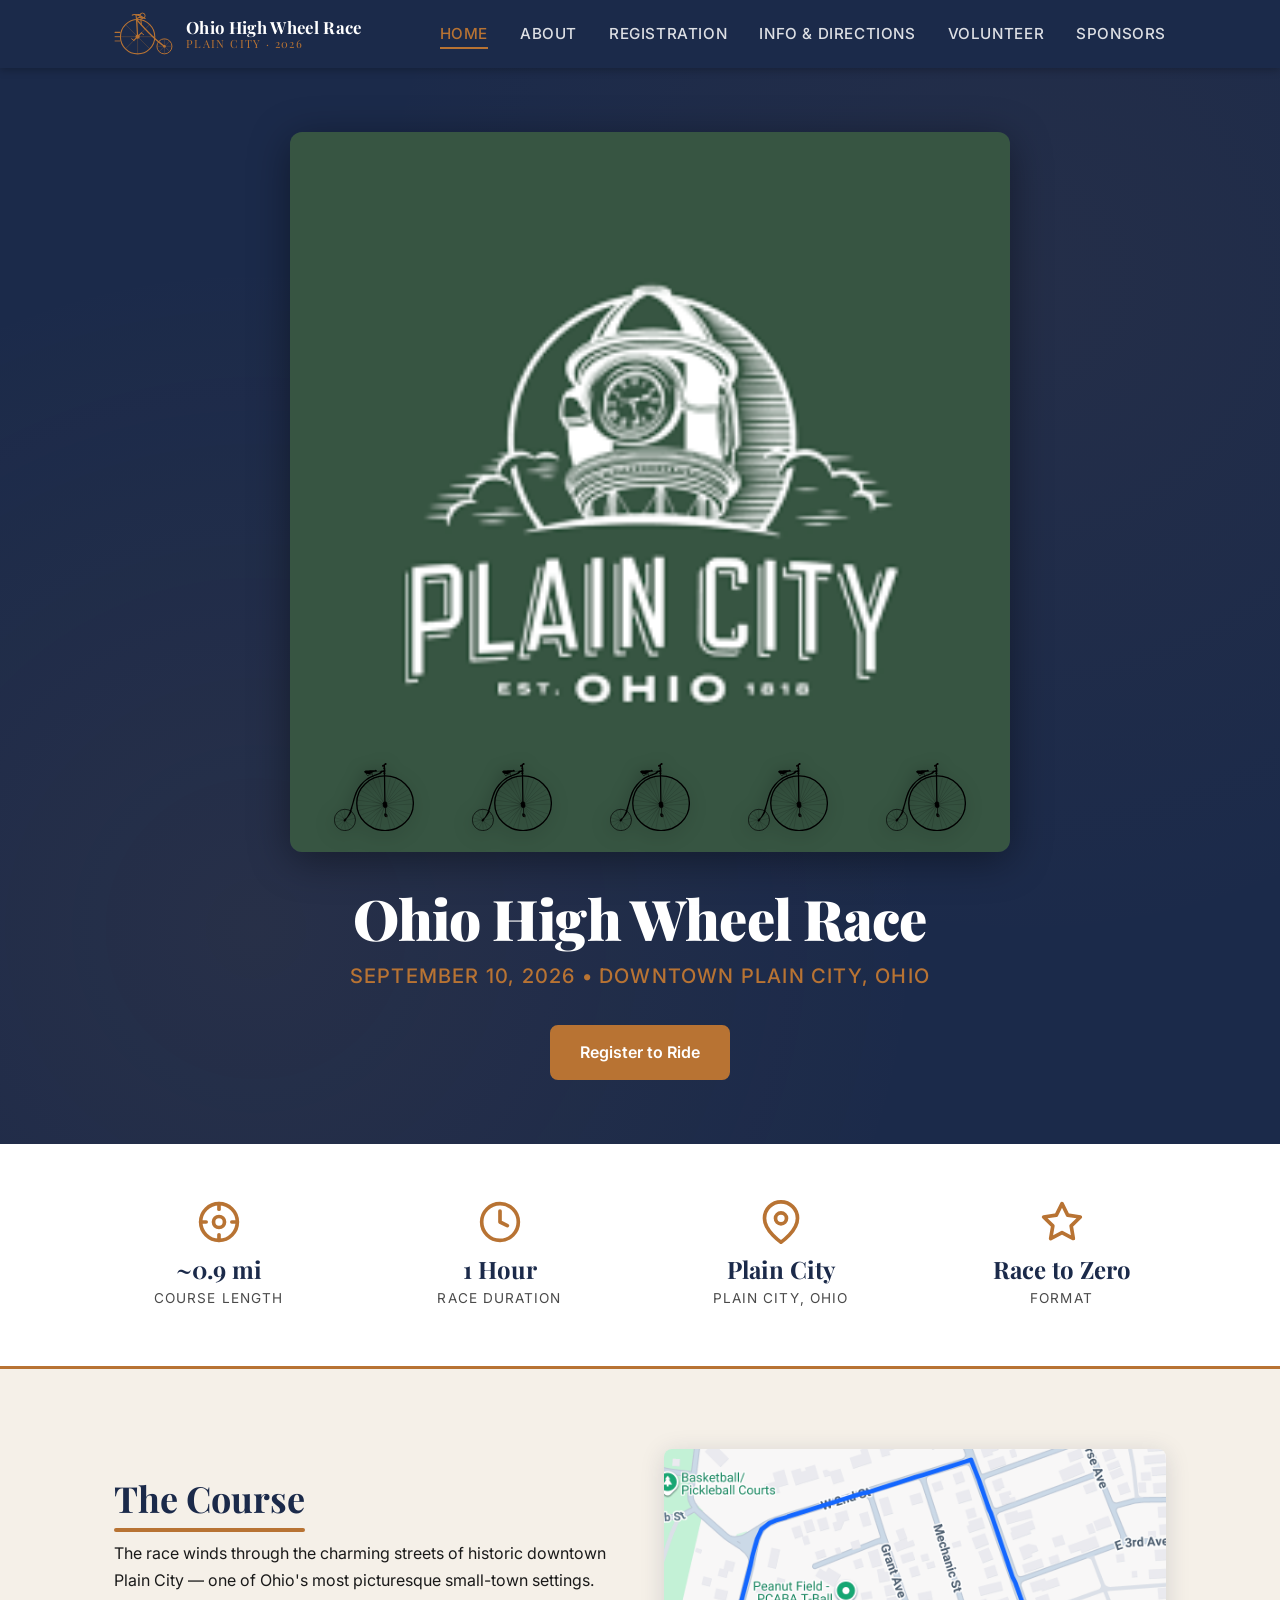
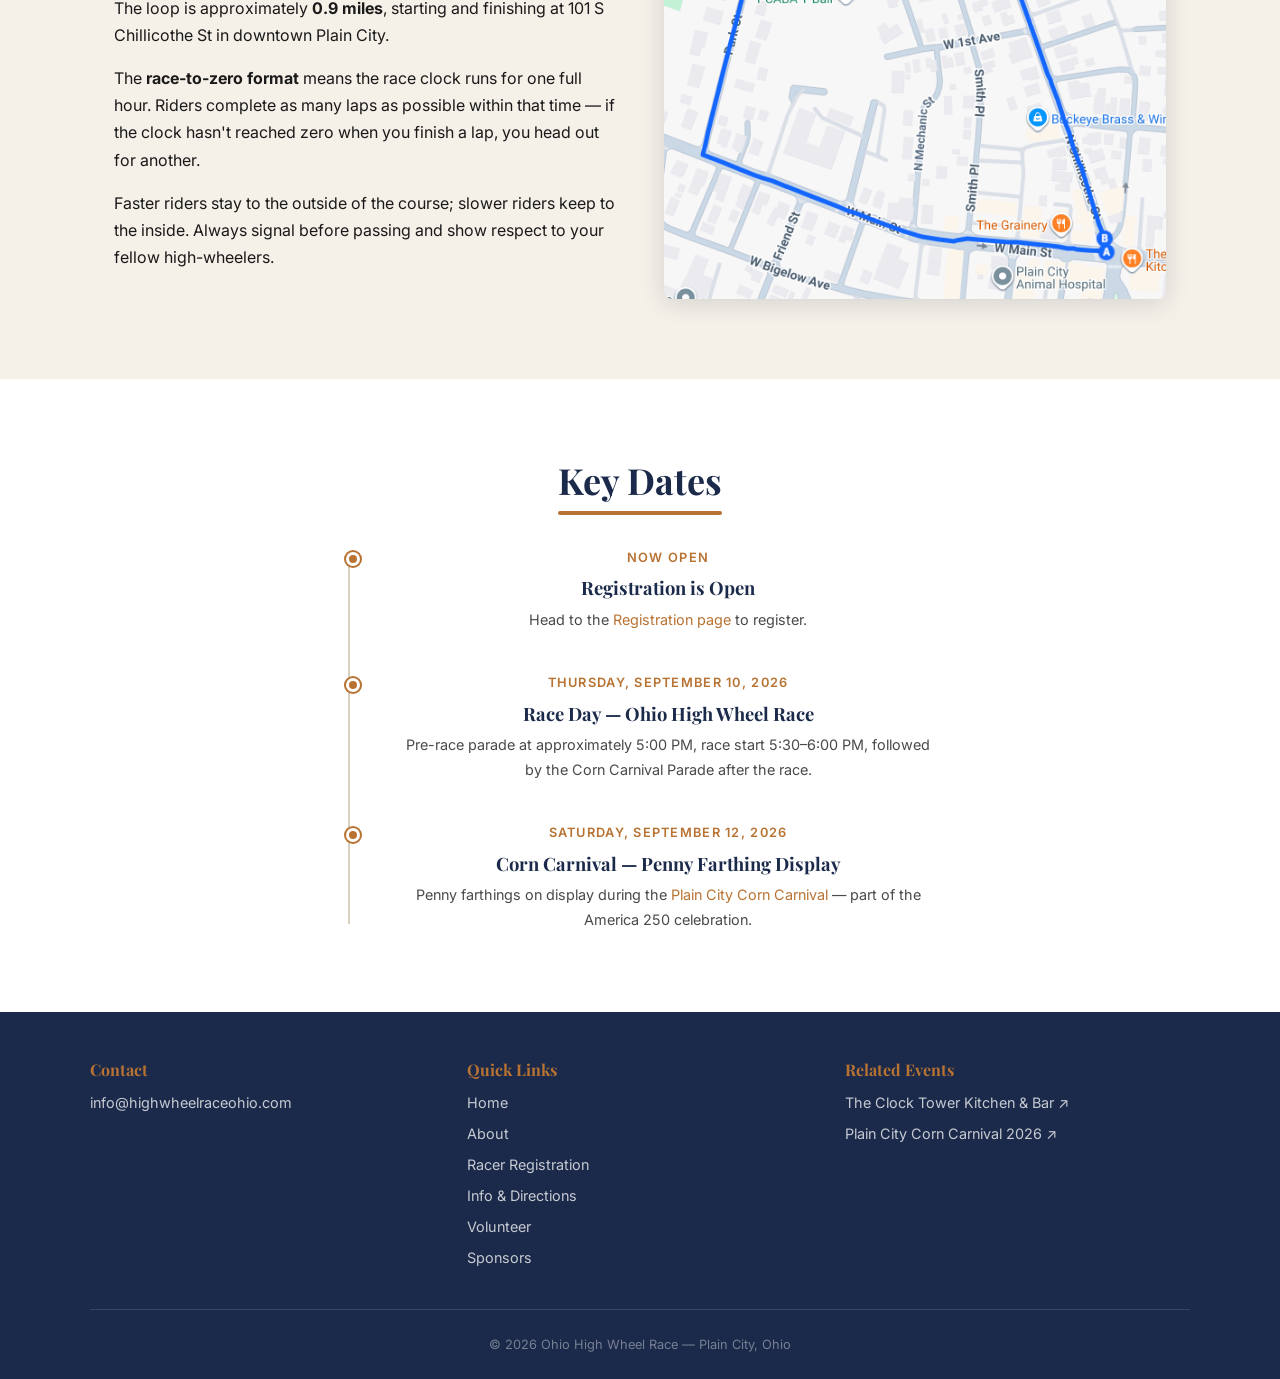
==== index.html @ fcf0c2a2 "Remove Clock Tower dinner references from home page" ====
<!DOCTYPE html>
<html lang="en">
<head>
  <meta charset="UTF-8">
  <meta name="viewport" content="width=device-width, initial-scale=1.0">
  <title>Ohio High Wheel Race | September 10, 2026 | Plain City, Ohio</title>
  <meta name="description" content="The Ohio High Wheel Race returns to downtown Plain City, Ohio on September 10, 2026. A one-hour penny farthing race through historic uptown. Register now!">

  <!-- Open Graph -->
  <meta property="og:title"       content="Ohio High Wheel Race 2026">
  <meta property="og:description" content="One hour. ~0.9 miles. Race to zero. Penny farthing racing returns to Plain City, Ohio — September 10, 2026.">
  <meta property="og:image"       content="images/og-image.png">
  <meta property="og:url"         content="https://highwheelraceohio.com/">
  <meta property="og:type"        content="website">

  <!-- Favicon placeholder -->
  <link rel="icon" href="images/favicon.svg" type="image/svg+xml">

  <link rel="stylesheet" href="css/style.css">
</head>
<body>

  <!-- Header injected by JS -->
  <div id="header-slot"></div>

  <main>

    <!-- ===== HERO ===== -->
    <section class="hero">
      <div class="hero-content">

        <!-- Clock tower + penny farthing overlay -->
        <div class="hero-logo hero-overlay">
          <img src="images/plaincity_clock.png" alt="The Clock Tower in downtown Plain City, Ohio" class="overlay-base">
          <div class="overlay-bikes">
            <img src="images/penny-farthing.svg" alt="Penny farthing bicycle" class="overlay-bike" style="width:80px;">
            <img src="images/penny-farthing.svg" alt="Penny farthing bicycle" class="overlay-bike" style="width:80px;">
            <img src="images/penny-farthing.svg" alt="Penny farthing bicycle" class="overlay-bike" style="width:80px;">
            <img src="images/penny-farthing.svg" alt="Penny farthing bicycle" class="overlay-bike" style="width:80px;">
            <img src="images/penny-farthing.svg" alt="Penny farthing bicycle" class="overlay-bike" style="width:80px;">
          </div>
        </div>

        <!-- SVG Logo (hidden, kept for reference) -->
        <div style="display:none" aria-hidden="true">
          <svg viewBox="0 0 400 210" fill="none" xmlns="http://www.w3.org/2000/svg">

            <!-- Speed lines (left of front wheel) -->
            <line x1="2"  y1="104" x2="36" y2="104" stroke="#B87333" stroke-width="3.5" stroke-linecap="round"/>
            <line x1="8"  y1="118" x2="36" y2="118" stroke="#B87333" stroke-width="2.5" stroke-linecap="round"/>
            <line x1="16" y1="132" x2="36" y2="132" stroke="#B87333" stroke-width="2"   stroke-linecap="round"/>

            <!-- ===== LARGE FRONT WHEEL (animated) ===== -->
            <g class="wheel-anim">
              <circle cx="118" cy="118" r="80" stroke="#B87333" stroke-width="3" fill="none"/>
              <!-- 8 spokes (diameters through center at 22.5° intervals) -->
              <line x1="118" y1="38"  x2="118" y2="198" stroke="#B87333" stroke-width="1.5" opacity="0.55"/>
              <line x1="38"  y1="118" x2="198" y2="118" stroke="#B87333" stroke-width="1.5" opacity="0.55"/>
              <line x1="61"  y1="61"  x2="175" y2="175" stroke="#B87333" stroke-width="1.5" opacity="0.55"/>
              <line x1="175" y1="61"  x2="61"  y2="175" stroke="#B87333" stroke-width="1.5" opacity="0.55"/>
              <line x1="44"  y1="87"  x2="192" y2="149" stroke="#B87333" stroke-width="1.2" opacity="0.38"/>
              <line x1="87"  y1="44"  x2="149" y2="192" stroke="#B87333" stroke-width="1.2" opacity="0.38"/>
              <line x1="149" y1="44"  x2="87"  y2="192" stroke="#B87333" stroke-width="1.2" opacity="0.38"/>
              <line x1="192" y1="87"  x2="44"  y2="149" stroke="#B87333" stroke-width="1.2" opacity="0.38"/>
              <!-- Hub -->
              <circle cx="118" cy="118" r="9" fill="#B87333"/>
              <!-- Pedal cranks (rotate with wheel) — right crank up-left, left crank down-right -->
              <line x1="118" y1="118" x2="100" y2="134" stroke="#B87333" stroke-width="3.5" stroke-linecap="round"/>
              <line x1="100" y1="134" x2="91"  y2="127" stroke="#B87333" stroke-width="3"   stroke-linecap="round"/>
              <line x1="118" y1="118" x2="136" y2="102" stroke="#B87333" stroke-width="3.5" stroke-linecap="round"/>
              <line x1="136" y1="102" x2="145" y2="109" stroke="#B87333" stroke-width="3"   stroke-linecap="round"/>
            </g>

            <!-- ===== SMALL REAR WHEEL (animated, faster) ===== -->
            <g class="wheel-anim" style="animation-duration:3.6s">
              <circle cx="308" cy="162" r="36" stroke="#B87333" stroke-width="2.5" fill="none"/>
              <!-- 4 spokes -->
              <line x1="308" y1="126" x2="308" y2="198" stroke="#B87333" stroke-width="1.2" opacity="0.55"/>
              <line x1="272" y1="162" x2="344" y2="162" stroke="#B87333" stroke-width="1.2" opacity="0.55"/>
              <line x1="283" y1="137" x2="333" y2="187" stroke="#B87333" stroke-width="1.2" opacity="0.55"/>
              <line x1="333" y1="137" x2="283" y2="187" stroke="#B87333" stroke-width="1.2" opacity="0.55"/>
              <!-- Hub -->
              <circle cx="308" cy="162" r="5.5" fill="#B87333"/>
            </g>

            <!-- ===== FRAME ===== -->
            <!-- Fork: nearly vertical from fork crown (top of front wheel) to front axle -->
            <line x1="114" y1="37" x2="118" y2="118" stroke="#B87333" stroke-width="3.5" stroke-linecap="round"/>
            <!-- Backbone: curved tube sweeping from fork crown back-right to rear axle -->
            <path d="M 114,37 C 162,82 238,140 308,162" stroke="#B87333" stroke-width="3.5" fill="none" stroke-linecap="round"/>
            <!-- Seat post: rises from backbone (above front wheel area) to saddle -->
            <line x1="130" y1="50" x2="127" y2="28" stroke="#B87333" stroke-width="3" stroke-linecap="round"/>
            <!-- Saddle -->
            <path d="M 116,26 C 124,21 136,21 144,26" stroke="#B87333" stroke-width="3.5" fill="none" stroke-linecap="round"/>
            <!-- Handlebar stem: rises from fork crown -->
            <line x1="114" y1="37" x2="112" y2="13" stroke="#B87333" stroke-width="3" stroke-linecap="round"/>
            <!-- Handlebars: horizontal bar with drooping ends -->
            <path d="M 92,15 C 96,11 102,13 108,13 L 116,13 C 122,13 128,11 132,15" stroke="#B87333" stroke-width="3" fill="none" stroke-linecap="round"/>

            <!-- ===== RIDER ===== -->
            <!-- Head (above saddle, slightly right of seat post) -->
            <circle cx="133" cy="20" r="10" stroke="#B87333" stroke-width="2.5" fill="none"/>
            <!-- Torso: neck down to saddle -->
            <line x1="133" y1="30" x2="130" y2="26" stroke="#B87333" stroke-width="2.5" stroke-linecap="round"/>
            <!-- Arms: reaching forward-left to handlebars -->
            <line x1="133" y1="24" x2="112" y2="14" stroke="#B87333" stroke-width="2.5" stroke-linecap="round"/>
          </svg>
        </div>

        <h1>Ohio High Wheel Race</h1>
        <p class="hero-sub">September 10, 2026 &bull; Downtown Plain City, Ohio</p>
        <div class="hero-btns">
          <a href="racerregistration.html" class="btn btn-primary">Register to Ride</a>
        </div>
      </div>
    </section>

    <!-- ===== RACE OVERVIEW STRIP ===== -->
    <section class="overview-strip">
      <div class="overview-grid">

        <div class="overview-card">
          <div class="overview-icon">
            <svg viewBox="0 0 24 24" fill="none" stroke="currentColor" stroke-width="2" stroke-linecap="round" stroke-linejoin="round">
              <circle cx="12" cy="12" r="10"/>
              <circle cx="12" cy="12" r="3"/>
              <line x1="12" y1="2"  x2="12" y2="5"/>
              <line x1="12" y1="19" x2="12" y2="22"/>
              <line x1="2"  y1="12" x2="5"  y2="12"/>
              <line x1="19" y1="12" x2="22" y2="12"/>
            </svg>
          </div>
          <div class="overview-stat">~0.9 mi</div>
          <div class="overview-label">Course Length</div>
        </div>

        <div class="overview-card">
          <div class="overview-icon">
            <svg viewBox="0 0 24 24" fill="none" stroke="currentColor" stroke-width="2" stroke-linecap="round" stroke-linejoin="round">
              <circle cx="12" cy="12" r="10"/>
              <polyline points="12 6 12 12 16 14"/>
            </svg>
          </div>
          <div class="overview-stat">1 Hour</div>
          <div class="overview-label">Race Duration</div>
        </div>

        <div class="overview-card">
          <div class="overview-icon">
            <svg viewBox="0 0 24 24" fill="none" stroke="currentColor" stroke-width="2" stroke-linecap="round" stroke-linejoin="round">
              <path d="M21 10c0 7-9 13-9 13s-9-6-9-13a9 9 0 0 1 18 0z"/>
              <circle cx="12" cy="10" r="3"/>
            </svg>
          </div>
          <div class="overview-stat">Plain City</div>
          <div class="overview-label">Plain City, Ohio</div>
        </div>

        <div class="overview-card">
          <div class="overview-icon">
            <svg viewBox="0 0 24 24" fill="none" stroke="currentColor" stroke-width="2" stroke-linecap="round" stroke-linejoin="round">
              <polygon points="12 2 15.09 8.26 22 9.27 17 14.14 18.18 21.02 12 17.77 5.82 21.02 7 14.14 2 9.27 8.91 8.26 12 2"/>
            </svg>
          </div>
          <div class="overview-stat">Race to Zero</div>
          <div class="overview-label">Format</div>
        </div>

      </div>
    </section>

    <!-- ===== COURSE DESCRIPTION ===== -->
    <section class="course-section section">
      <div class="course-grid container">
        <div>
          <h2 class="section-heading">The Course</h2>
          <p>The race winds through the charming streets of historic downtown Plain City — one of Ohio's most picturesque small-town settings. The loop is approximately <strong>0.9 miles</strong>, starting and finishing at 101 S Chillicothe St in downtown Plain City.</p>
          <p>The <strong>race-to-zero format</strong> means the race clock runs for one full hour. Riders complete as many laps as possible within that time — if the clock hasn't reached zero when you finish a lap, you head out for another.</p>
          <p>Faster riders stay to the outside of the course; slower riders keep to the inside. Always signal before passing and show respect to your fellow high-wheelers.</p>
        </div>
        <div>
          <img src="images/PlainCityRaceRoute.png" alt="Plain City Race Route map" style="width:100%;border-radius:var(--radius);box-shadow:var(--shadow-md);">
        </div>
      </div>
    </section>

    <!-- ===== KEY DATES ===== -->
    <section class="dates-section section">
      <div class="container" style="text-align:center;">
        <h2 class="section-heading center">Key Dates</h2>
        <div class="timeline">

          <div class="timeline-item">
            <div class="timeline-dot"></div>
            <div class="timeline-date">Now Open</div>
            <div class="timeline-title">Registration is Open</div>
            <p class="timeline-desc">Head to the <a href="racerregistration.html">Registration page</a> to register.</p>
          </div>

          <div class="timeline-item">
            <div class="timeline-dot"></div>
            <div class="timeline-date">Thursday, September 10, 2026</div>
            <div class="timeline-title">Race Day &mdash; Ohio High Wheel Race</div>
            <p class="timeline-desc">Pre-race parade at approximately 5:00 PM, race start 5:30–6:00 PM, followed by the Corn Carnival Parade after the race.</p>
          </div>

          <div class="timeline-item">
            <div class="timeline-dot"></div>
            <div class="timeline-date">Saturday, September 12, 2026</div>
            <div class="timeline-title">Corn Carnival &mdash; Penny Farthing Display</div>
            <p class="timeline-desc">Penny farthings on display during the <a href="https://www.plaincityohio.gov/residents/corncarnival2026.php" target="_blank" rel="noopener noreferrer">Plain City Corn Carnival</a> — part of the America 250 celebration.</p>
          </div>

        </div>
      </div>
    </section>

    <!-- Sponsors moved to sponsors.html -->

  </main>

  <!-- Footer injected by JS -->
  <div id="footer-slot"></div>

  <script src="js/main.js"></script>
</body>
</html>
---- css/style.css ----
/* ============================================================
   Ohio High Wheel Race — style.css
   ============================================================ */

/* --- Google Fonts --- */
@import url('https://fonts.googleapis.com/css2?family=Playfair+Display:ital,wght@0,400;0,700;0,900;1,400&family=Inter:wght@300;400;500;600&display=swap');

/* --- CSS Variables --- */
:root {
  --navy:      #1B2A4A;
  --copper:    #B87333;
  --cream:     #F5F0E8;
  --red:       #C0392B;
  --white:     #FFFFFF;
  --text-dark: #1a1a1a;
  --text-mid:  #4a4a4a;
  --border:    #d9d0c0;

  --font-display: 'Playfair Display', Georgia, serif;
  --font-body:    'Inter', system-ui, sans-serif;

  --max-width: 1100px;
  --section-pad: 5rem 1.5rem;
  --radius: 8px;
  --shadow: 0 2px 12px rgba(27,42,74,0.10);
  --shadow-md: 0 4px 24px rgba(27,42,74,0.15);
}

/* --- Reset --- */
*, *::before, *::after { box-sizing: border-box; margin: 0; padding: 0; }
html { scroll-behavior: smooth; }
body {
  font-family: var(--font-body);
  background: var(--cream);
  color: var(--text-dark);
  line-height: 1.7;
  font-size: 1rem;
}
img { display: block; max-width: 100%; }
a { color: var(--copper); text-decoration: none; }
a:hover { text-decoration: underline; }
ul { list-style: none; }

/* --- Typography --- */
h1, h2, h3, h4 {
  font-family: var(--font-display);
  line-height: 1.2;
  color: var(--navy);
}
h1 { font-size: clamp(2rem, 5vw, 3.5rem); font-weight: 900; }
h2 { font-size: clamp(1.5rem, 3vw, 2.25rem); font-weight: 700; }
h3 { font-size: 1.25rem; font-weight: 700; }
p  { margin-bottom: 1rem; }
p:last-child { margin-bottom: 0; }

/* --- Layout Utilities --- */
.container {
  max-width: var(--max-width);
  margin: 0 auto;
  padding: 0 1.5rem;
}
.section { padding: var(--section-pad); }
.section-light { background: var(--cream); }
.section-white { background: var(--white); }
.section-navy  { background: var(--navy); }

.section-heading {
  font-family: var(--font-display);
  font-size: clamp(1.5rem, 3vw, 2.25rem);
  font-weight: 700;
  color: var(--navy);
  margin-bottom: 0.5rem;
  display: table;
}
.section-heading::after {
  content: '';
  display: block;
  width: 100%;
  height: 4px;
  background: var(--copper);
  margin-top: 0.5rem;
  border-radius: 2px;
}
.section-heading.center {
  text-align: center;
  margin-left: auto;
  margin-right: auto;
}
.section-heading.center::after { margin-top: 0.5rem; }

/* --- Buttons --- */
.btn {
  display: inline-block;
  padding: 0.75rem 1.75rem;
  border-radius: var(--radius);
  font-family: var(--font-body);
  font-weight: 600;
  font-size: 1rem;
  cursor: pointer;
  transition: transform 0.15s, box-shadow 0.15s, background 0.15s;
  text-decoration: none;
  border: 2px solid transparent;
}
.btn:hover { transform: translateY(-2px); box-shadow: var(--shadow-md); text-decoration: none; }
.btn-primary {
  background: var(--copper);
  color: var(--white);
  border-color: var(--copper);
}
.btn-primary:hover { background: #a06828; border-color: #a06828; }
.btn-ghost {
  background: transparent;
  color: var(--white);
  border-color: var(--white);
}
.btn-ghost:hover { background: rgba(255,255,255,0.1); }
.btn-red {
  background: var(--red);
  color: var(--white);
  border-color: var(--red);
}
.btn-red:hover { background: #a93226; border-color: #a93226; }

/* ============================================================
   HEADER / NAV
   ============================================================ */
#site-header {
  position: sticky;
  top: 0;
  z-index: 100;
  background: var(--navy);
  box-shadow: 0 2px 8px rgba(0,0,0,0.25);
}
.header-inner {
  display: flex;
  align-items: center;
  justify-content: space-between;
  padding: 0.75rem 1.5rem;
  max-width: var(--max-width);
  margin: 0 auto;
}
.header-logo {
  display: flex;
  align-items: center;
  gap: 0.75rem;
  text-decoration: none;
}
.header-logo svg { height: 44px; width: auto; }
.header-logo-text {
  font-family: var(--font-display);
  font-weight: 700;
  color: var(--white);
  font-size: 1.05rem;
  line-height: 1.2;
  letter-spacing: 0.02em;
}
.header-logo-text span {
  display: block;
  font-size: 0.7rem;
  font-weight: 400;
  color: var(--copper);
  letter-spacing: 0.12em;
  text-transform: uppercase;
}
.nav-links {
  display: flex;
  gap: 2rem;
  align-items: center;
}
.nav-links a {
  color: rgba(255,255,255,0.85);
  font-weight: 500;
  font-size: 0.95rem;
  letter-spacing: 0.04em;
  text-transform: uppercase;
  text-decoration: none;
  padding: 0.25rem 0;
  border-bottom: 2px solid transparent;
  transition: color 0.15s, border-color 0.15s;
}
.nav-links a:hover,
.nav-links a.active {
  color: var(--copper);
  border-bottom-color: var(--copper);
  text-decoration: none;
}
.nav-toggle {
  display: none;
  background: none;
  border: none;
  cursor: pointer;
  padding: 0.25rem;
  flex-direction: column;
  gap: 5px;
}
.nav-toggle span {
  display: block;
  width: 24px;
  height: 2px;
  background: var(--white);
  border-radius: 2px;
  transition: transform 0.2s, opacity 0.2s;
}
.nav-toggle.open span:nth-child(1) { transform: translateY(7px) rotate(45deg); }
.nav-toggle.open span:nth-child(2) { opacity: 0; }
.nav-toggle.open span:nth-child(3) { transform: translateY(-7px) rotate(-45deg); }

@media (max-width: 900px) {
  .nav-toggle { display: flex; }
  .nav-links {
    display: none;
    position: absolute;
    top: 100%;
    left: 0; right: 0;
    background: var(--navy);
    flex-direction: column;
    gap: 0;
    padding: 1rem 0;
    border-top: 1px solid rgba(255,255,255,0.1);
    box-shadow: 0 4px 12px rgba(0,0,0,0.3);
    z-index: 99;
  }
  .nav-links.open { display: flex; }
  .nav-links a {
    padding: 0.75rem 1.5rem;
    border-bottom: none;
    border-left: 3px solid transparent;
    width: 100%;
  }
  .nav-links a:hover,
  .nav-links a.active {
    background: rgba(255,255,255,0.05);
    border-left-color: var(--copper);
  }
  #site-header { position: relative; }
}

/* ============================================================
   FOOTER
   ============================================================ */
#site-footer {
  background: var(--navy);
  color: rgba(255,255,255,0.75);
  padding: 3rem 1.5rem 1.5rem;
}
.footer-inner {
  max-width: var(--max-width);
  margin: 0 auto;
  display: grid;
  grid-template-columns: repeat(auto-fit, minmax(200px, 1fr));
  gap: 2rem;
  margin-bottom: 2rem;
}
.footer-col h4 {
  color: var(--copper);
  font-family: var(--font-display);
  font-size: 1rem;
  margin-bottom: 0.75rem;
}
.footer-col a {
  color: rgba(255,255,255,0.75);
  display: block;
  margin-bottom: 0.4rem;
  font-size: 0.9rem;
  transition: color 0.15s;
}
.footer-col a:hover { color: var(--copper); text-decoration: none; }
.footer-bottom {
  max-width: var(--max-width);
  margin: 0 auto;
  padding-top: 1.5rem;
  border-top: 1px solid rgba(255,255,255,0.12);
  text-align: center;
  font-size: 0.8rem;
  color: rgba(255,255,255,0.4);
}

/* ============================================================
   HERO SECTION
   ============================================================ */
.hero {
  background: var(--navy);
  min-height: 100vh;
  display: flex;
  align-items: center;
  justify-content: center;
  text-align: center;
  padding: 4rem 1.5rem;
  position: relative;
  overflow: hidden;
}
.hero::before {
  content: '';
  position: absolute;
  inset: 0;
  background-image: radial-gradient(circle at 20% 80%, rgba(184,115,51,0.08) 0%, transparent 50%),
                    radial-gradient(circle at 80% 20%, rgba(184,115,51,0.06) 0%, transparent 50%);
  pointer-events: none;
}
.hero-content {
  position: relative;
  z-index: 1;
  max-width: 700px;
}
.hero-logo {
  margin: 0 auto 2rem;
  width: clamp(260px, 88vw, 720px);
}
.hero-logo img {
  width: 100%;
  height: auto;
  display: block;
}
.hero-overlay {
  position: relative;
  border-radius: 12px;
  overflow: hidden;
  box-shadow: 0 8px 40px rgba(0,0,0,0.4);
}
.overlay-base {
  width: 100%;
  height: auto;
  display: block;
}
.overlay-bikes {
  position: absolute;
  bottom: 3%;
  left: 0;
  right: 0;
  display: flex;
  flex-direction: row;
  align-items: flex-end;
  justify-content: space-around;
  padding: 0 2%;
}
.overlay-bike {
  width: 80px;
  height: auto;
  transform: scaleX(-1);
  filter: drop-shadow(2px 4px 8px rgba(0,0,0,0.6));
}
.hero h1 {
  color: var(--white);
  margin-bottom: 0.5rem;
  letter-spacing: -0.01em;
}
.hero-sub {
  color: var(--copper);
  font-family: var(--font-body);
  font-size: clamp(1rem, 2.5vw, 1.25rem);
  font-weight: 500;
  letter-spacing: 0.06em;
  text-transform: uppercase;
  margin-bottom: 2rem;
  margin-top: 0;
}
.hero-btns {
  display: flex;
  gap: 1rem;
  justify-content: center;
  flex-wrap: wrap;
  margin-top: auto;
}

/* SVG wheel spin animation */
@keyframes wheel-spin {
  from { transform-origin: center; transform: rotate(0deg); }
  to   { transform-origin: center; transform: rotate(360deg); }
}
.wheel-anim {
  animation: wheel-spin 8s linear infinite;
  transform-box: fill-box;
  transform-origin: center;
}

/* ============================================================
   RACE OVERVIEW STRIP
   ============================================================ */
.overview-strip {
  background: var(--white);
  padding: 2.5rem 1.5rem;
  border-bottom: 3px solid var(--copper);
}
.overview-grid {
  max-width: var(--max-width);
  margin: 0 auto;
  display: grid;
  grid-template-columns: repeat(auto-fit, minmax(200px, 1fr));
  gap: 1.5rem;
  text-align: center;
}
.overview-card {
  padding: 1rem;
}
.overview-icon {
  width: 44px;
  height: 44px;
  margin: 0 auto 0.75rem;
  color: var(--copper);
}
.overview-stat {
  font-family: var(--font-display);
  font-size: 1.5rem;
  font-weight: 700;
  color: var(--navy);
  line-height: 1.1;
}
.overview-label {
  font-size: 0.85rem;
  color: var(--text-mid);
  text-transform: uppercase;
  letter-spacing: 0.08em;
  margin-top: 0.25rem;
}

/* ============================================================
   COURSE DESCRIPTION
   ============================================================ */
.course-section {
  padding: var(--section-pad);
  background: var(--cream);
}
.course-grid {
  display: grid;
  grid-template-columns: 1fr 1fr;
  gap: 3rem;
  align-items: center;
  max-width: var(--max-width);
  margin: 0 auto;
}
.course-map-placeholder {
  background: var(--navy);
  border-radius: var(--radius);
  aspect-ratio: 4/3;
  display: flex;
  align-items: center;
  justify-content: center;
  color: rgba(255,255,255,0.4);
  font-size: 0.9rem;
  text-align: center;
  padding: 2rem;
  border: 2px dashed rgba(184,115,51,0.4);
}
@media (max-width: 700px) {
  .course-grid { grid-template-columns: 1fr; }
  .course-map-placeholder { aspect-ratio: 16/9; }
}

/* ============================================================
   KEY DATES TIMELINE
   ============================================================ */
.dates-section {
  padding: var(--section-pad);
  background: var(--white);
}
.timeline {
  max-width: 600px;
  margin: 2rem auto 0;
  position: relative;
  padding-left: 2rem;
}
.timeline::before {
  content: '';
  position: absolute;
  left: 0.5rem;
  top: 0.5rem;
  bottom: 0.5rem;
  width: 2px;
  background: var(--border);
}
.timeline-item {
  position: relative;
  margin-bottom: 2.5rem;
  padding-left: 1.5rem;
}
.timeline-item:last-child { margin-bottom: 0; }
.timeline-dot {
  position: absolute;
  left: -1.6rem;
  top: 0.35rem;
  width: 14px;
  height: 14px;
  border-radius: 50%;
  background: var(--copper);
  border: 3px solid var(--white);
  box-shadow: 0 0 0 2px var(--copper);
}
.timeline-date {
  font-size: 0.8rem;
  text-transform: uppercase;
  letter-spacing: 0.1em;
  color: var(--copper);
  font-weight: 600;
  margin-bottom: 0.25rem;
}
.timeline-title {
  font-family: var(--font-display);
  font-size: 1.15rem;
  font-weight: 700;
  color: var(--navy);
  margin-bottom: 0.25rem;
}
.timeline-desc { font-size: 0.9rem; color: var(--text-mid); margin: 0; }

/* ============================================================
   SPONSORS
   ============================================================ */
.sponsors-section {
  padding: var(--section-pad);
  background: var(--cream);
  text-align: center;
}
.sponsors-grid {
  display: grid;
  grid-template-columns: repeat(auto-fit, minmax(180px, 1fr));
  gap: 1.5rem;
  max-width: var(--max-width);
  margin: 2rem auto;
}
.sponsor-card {
  border: 2px dashed var(--border);
  border-radius: var(--radius);
  padding: 2rem 1rem;
  color: var(--text-mid);
  font-size: 0.85rem;
  display: flex;
  align-items: center;
  justify-content: center;
  min-height: 100px;
  background: var(--white);
}
.sponsor-card.real {
  border-style: solid;
  border-color: var(--border);
}
.sponsor-contact {
  margin-top: 1.5rem;
  font-size: 0.9rem;
  color: var(--text-mid);
}
.sponsor-contact a { color: var(--copper); }

/* ============================================================
   RACERS PAGE
   ============================================================ */
.page-hero {
  background: var(--navy);
  padding: 4rem 1.5rem 3rem;
  text-align: center;
}
.page-hero h1 { color: var(--white); margin-bottom: 0.5rem; }
.page-hero p  { color: rgba(255,255,255,0.7); font-size: 1.1rem; margin: 0; }

/* Rules */
.rules-section {
  padding: var(--section-pad);
  background: var(--cream);
}
.rules-alert {
  background: var(--navy);
  color: var(--white);
  border-radius: var(--radius);
  padding: 1rem 1.5rem;
  margin-bottom: 2rem;
  display: flex;
  align-items: center;
  gap: 0.75rem;
  font-size: 0.95rem;
}
.rules-alert svg { flex-shrink: 0; color: var(--copper); }
.rules-list {
  display: grid;
  grid-template-columns: repeat(auto-fit, minmax(280px, 1fr));
  gap: 1rem;
  max-width: var(--max-width);
  margin: 0 auto;
}
.rule-item {
  background: var(--white);
  border-radius: var(--radius);
  padding: 1rem 1.25rem;
  display: flex;
  gap: 0.75rem;
  align-items: flex-start;
  box-shadow: var(--shadow);
}
.rule-check {
  width: 22px;
  height: 22px;
  flex-shrink: 0;
  color: var(--copper);
  margin-top: 0.1rem;
}
.rule-text { font-size: 0.95rem; }

/* Registration Form */
.register-section {
  padding: var(--section-pad);
  background: var(--white);
}
.form-wrap {
  max-width: 640px;
  margin: 0 auto;
}
.form-row {
  display: grid;
  grid-template-columns: 1fr 1fr;
  gap: 1rem;
}
@media (max-width: 520px) {
  .form-row { grid-template-columns: 1fr; }
}
.form-group {
  margin-bottom: 1.25rem;
  display: flex;
  flex-direction: column;
}
.form-group label {
  font-size: 0.875rem;
  font-weight: 600;
  color: var(--navy);
  margin-bottom: 0.4rem;
  letter-spacing: 0.02em;
}
.form-group label .req { color: var(--red); margin-left: 2px; }
.form-group input,
.form-group select,
.form-group textarea {
  border: 1.5px solid var(--border);
  border-radius: var(--radius);
  padding: 0.65rem 0.875rem;
  font-family: var(--font-body);
  font-size: 1rem;
  color: var(--text-dark);
  background: var(--cream);
  transition: border-color 0.15s, box-shadow 0.15s;
  outline: none;
}
.form-group input:focus,
.form-group select:focus {
  border-color: var(--copper);
  box-shadow: 0 0 0 3px rgba(184,115,51,0.15);
}
.form-group input::placeholder { color: #b0a89a; }
.checkbox-group {
  display: flex;
  align-items: flex-start;
  gap: 0.75rem;
  margin-bottom: 1.5rem;
}
.checkbox-group input[type="checkbox"] {
  width: 18px;
  height: 18px;
  flex-shrink: 0;
  margin-top: 0.15rem;
  accent-color: var(--copper);
  cursor: pointer;
}
.checkbox-group label {
  font-size: 0.9rem;
  color: var(--text-mid);
  cursor: pointer;
}
.form-success {
  display: none;
  background: #e8f5e9;
  border: 1.5px solid #66bb6a;
  border-radius: var(--radius);
  padding: 1.5rem;
  text-align: center;
  color: #2e7d32;
}
.form-success h3 { color: #2e7d32; margin-bottom: 0.5rem; }
.form-error-msg {
  display: none;
  background: #fdecea;
  border: 1.5px solid var(--red);
  border-radius: var(--radius);
  padding: 1rem 1.25rem;
  color: var(--red);
  font-size: 0.9rem;
  margin-bottom: 1rem;
}

/* Payment */
.payment-section {
  padding: var(--section-pad);
  background: var(--cream);
}
.payment-card {
  background: var(--navy);
  border-radius: var(--radius);
  padding: 2rem;
  max-width: 480px;
  margin: 0 auto;
  text-align: center;
  box-shadow: var(--shadow-md);
}
.payment-card h3 {
  color: var(--white);
  font-size: 1.5rem;
  margin-bottom: 0.5rem;
}
.payment-price {
  font-family: var(--font-display);
  font-size: 3rem;
  font-weight: 900;
  color: var(--copper);
  line-height: 1;
  margin-bottom: 0.25rem;
}
.payment-via {
  color: rgba(255,255,255,0.6);
  font-size: 0.9rem;
  text-transform: uppercase;
  letter-spacing: 0.1em;
  margin-bottom: 1.5rem;
}
.payment-qr {
  width: 180px;
  height: 180px;
  background: var(--white);
  border-radius: var(--radius);
  margin: 0 auto 1.25rem;
  display: flex;
  align-items: center;
  justify-content: center;
  padding: 1rem;
}
.payment-qr img { width: 100%; height: 100%; object-fit: contain; }
.payment-qr-placeholder {
  color: rgba(255,255,255,0.4);
  font-size: 0.75rem;
  text-align: center;
  padding: 1rem;
}
.payment-note {
  color: rgba(255,255,255,0.6);
  font-size: 0.8rem;
  line-height: 1.6;
}
.payment-note a { color: var(--copper); }

/* Dinner */
.dinner-section {
  padding: var(--section-pad);
  background: var(--white);
}
.dinner-card {
  max-width: 580px;
  margin: 0 auto;
  border: 2px solid var(--border);
  border-radius: var(--radius);
  overflow: hidden;
  box-shadow: var(--shadow);
}
.dinner-card-header {
  background: var(--copper);
  padding: 1.25rem 1.5rem;
}
.dinner-card-header h3 {
  color: var(--white);
  margin: 0;
  font-size: 1.35rem;
}
.dinner-card-body {
  padding: 1.5rem;
  background: var(--cream);
}
.dinner-card-body p { color: var(--text-mid); }
.dinner-card-body a { color: var(--copper); font-weight: 600; }

/* ============================================================
   SCHEDULE PAGE
   ============================================================ */
.schedule-section {
  padding: var(--section-pad);
}
.schedule-section:nth-child(even) { background: var(--white); }
.schedule-section:nth-child(odd)  { background: var(--cream); }
.day-header {
  display: flex;
  align-items: center;
  gap: 1rem;
  margin-bottom: 2rem;
  max-width: var(--max-width);
  margin-left: auto;
  margin-right: auto;
}
.day-badge {
  background: var(--navy);
  color: var(--white);
  border-radius: var(--radius);
  padding: 0.5rem 1rem;
  font-family: var(--font-display);
  font-weight: 700;
  font-size: 0.85rem;
  text-transform: uppercase;
  letter-spacing: 0.06em;
  white-space: nowrap;
}
.day-title {
  font-family: var(--font-display);
  font-size: 1.5rem;
  font-weight: 700;
  color: var(--navy);
}
.event-list {
  max-width: var(--max-width);
  margin: 0 auto;
  display: flex;
  flex-direction: column;
  gap: 1rem;
}
.event-card {
  background: var(--white);
  border-radius: var(--radius);
  padding: 1.25rem 1.5rem;
  border-left: 4px solid var(--copper);
  box-shadow: var(--shadow);
  display: grid;
  grid-template-columns: 120px 1fr;
  gap: 1rem;
  align-items: start;
}
.event-time {
  font-weight: 700;
  color: var(--copper);
  font-size: 0.95rem;
}
.event-title {
  font-family: var(--font-display);
  font-size: 1.1rem;
  font-weight: 700;
  color: var(--navy);
  margin-bottom: 0.25rem;
}
.event-desc { font-size: 0.9rem; color: var(--text-mid); margin: 0; }
.event-link { margin-top: 0.5rem; display: inline-block; font-size: 0.85rem; }
@media (max-width: 520px) {
  .event-card { grid-template-columns: 1fr; gap: 0.25rem; }
  .event-time { font-size: 0.85rem; }
}

/* Corn Carnival callout */
.carnival-callout {
  max-width: var(--max-width);
  margin: 0 auto 1rem;
  background: var(--navy);
  border-radius: var(--radius);
  padding: 1.5rem 2rem;
  display: flex;
  align-items: center;
  justify-content: space-between;
  gap: 1.5rem;
  flex-wrap: wrap;
}
.carnival-callout p {
  color: rgba(255,255,255,0.85);
  margin: 0;
  font-size: 0.95rem;
}
.carnival-callout strong { color: var(--copper); }

/* ============================================================
   RESPONSIVE MISC
   ============================================================ */
@media (max-width: 900px) {
  :root { --section-pad: 3.5rem 1.25rem; }
}

@media (max-width: 600px) {
  /* Overlay bikes: scale down proportionally */
  .overlay-bike { width: 52px !important; }
  .overlay-bikes { bottom: 2%; }

  /* Page hero padding */
  .page-hero { padding: 2.5rem 1rem 2rem; }

  /* Schedule day header stack */
  .day-header { flex-direction: column; align-items: flex-start; gap: 0.5rem; }
  .day-title { font-size: 1.2rem; }

  /* Carnival callout stack */
  .carnival-callout { flex-direction: column; align-items: flex-start; gap: 1rem; padding: 1.25rem; }

  /* Footer columns: single column */
  .footer-inner { grid-template-columns: 1fr; gap: 1.5rem; }

  /* Sponsor grid: 2 columns max on small screens */
  .sponsors-grid { grid-template-columns: repeat(auto-fit, minmax(140px, 1fr)); }

  /* Overview strip: 2 columns */
  .overview-grid { grid-template-columns: 1fr 1fr; }

  /* Rules list: single column */
  .rules-list { grid-template-columns: 1fr; }

  /* Friday ride forms: single column */
  .ride-forms-grid { grid-template-columns: 1fr !important; }

  /* Payment card padding */
  .payment-card { padding: 1.5rem 1.25rem; }
}

@media (max-width: 420px) {
  /* Very small phones */
  .overlay-bike { width: 38px !important; }

  /* Overview strip: 2 columns still, smaller padding */
  .overview-card { padding: 0.75rem 0.5rem; }
  .overview-stat { font-size: 1.2rem; }

  /* Buttons full-width in hero */
  .hero { min-height: auto; padding: 3rem 1rem 2.5rem; }
  .hero-btns { flex-direction: column; align-items: center; }
  .btn { width: 100%; max-width: 280px; text-align: center; }

  /* Tighten section padding */
  :root { --section-pad: 2.5rem 1rem; }
}

/* Ensure hero buttons stack on narrow screens */
@media (max-width: 480px) {
  .hero-btns { flex-direction: column; align-items: center; }
  .hero-btns .btn { width: 100%; max-width: 280px; text-align: center; }
  .hero { min-height: auto; padding: 3.5rem 1rem 3rem; }
}
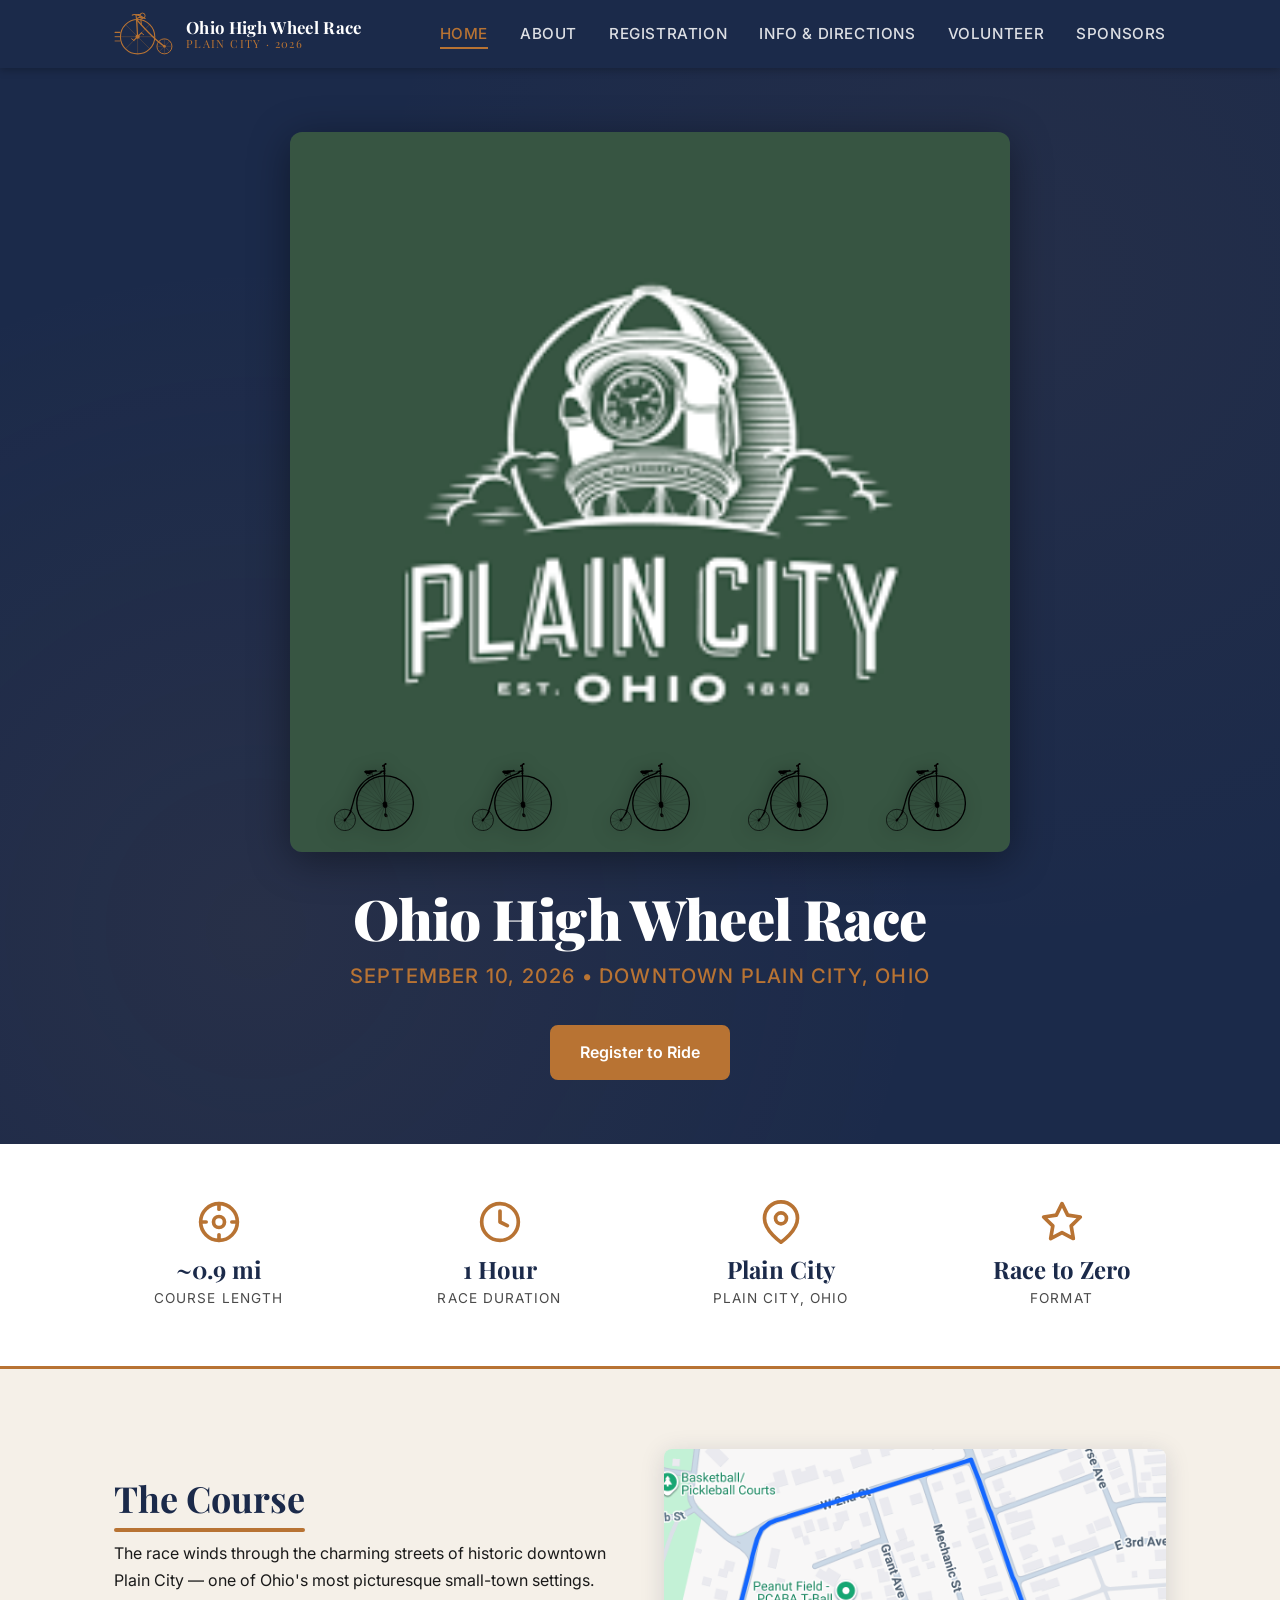
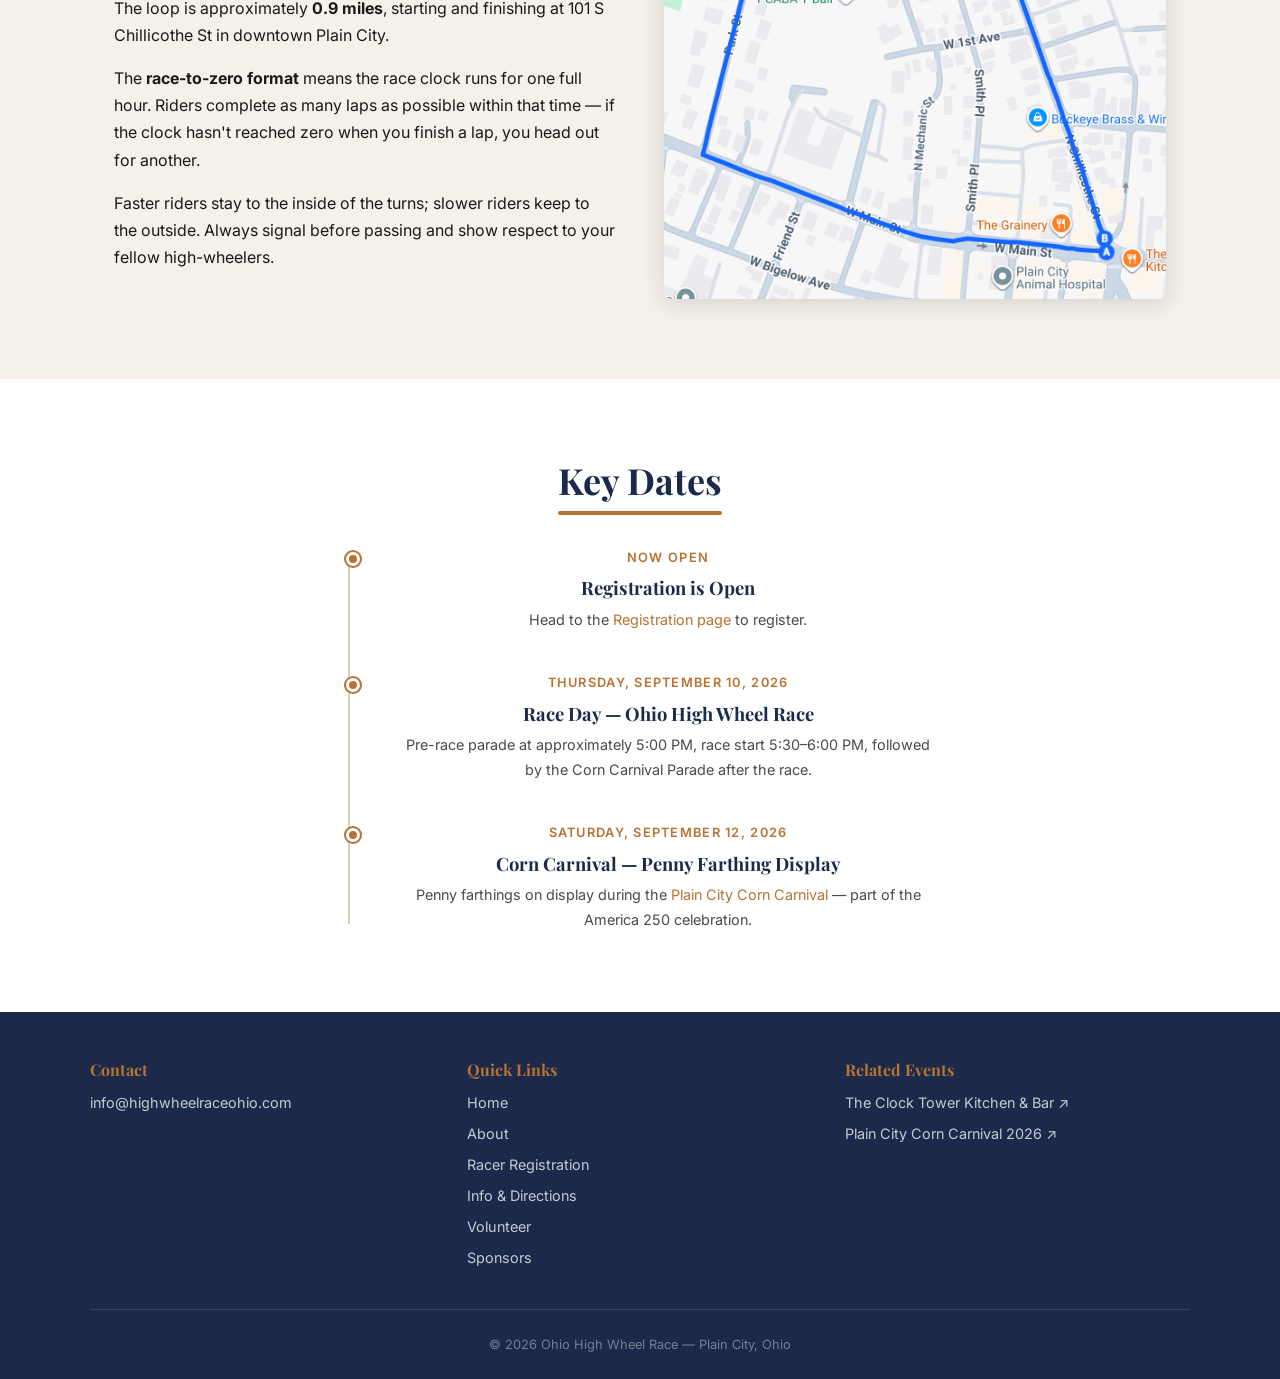
==== commit 3a947d0c: "Fix rider positioning, remove fee confusion, add map and museum to info page - Correct faster/slower" ====
--- a/index.html
+++ b/index.html
@@ -176,7 +176,7 @@
           <h2 class="section-heading">The Course</h2>
           <p>The race winds through the charming streets of historic downtown Plain City — one of Ohio's most picturesque small-town settings. The loop is approximately <strong>0.9 miles</strong>, starting and finishing at 101 S Chillicothe St in downtown Plain City.</p>
           <p>The <strong>race-to-zero format</strong> means the race clock runs for one full hour. Riders complete as many laps as possible within that time — if the clock hasn't reached zero when you finish a lap, you head out for another.</p>
-          <p>Faster riders stay to the outside of the course; slower riders keep to the inside. Always signal before passing and show respect to your fellow high-wheelers.</p>
+          <p>Faster riders stay to the inside of the turns; slower riders keep to the outside. Always signal before passing and show respect to your fellow high-wheelers.</p>
         </div>
         <div>
           <img src="images/PlainCityRaceRoute.png" alt="Plain City Race Route map" style="width:100%;border-radius:var(--radius);box-shadow:var(--shadow-md);">
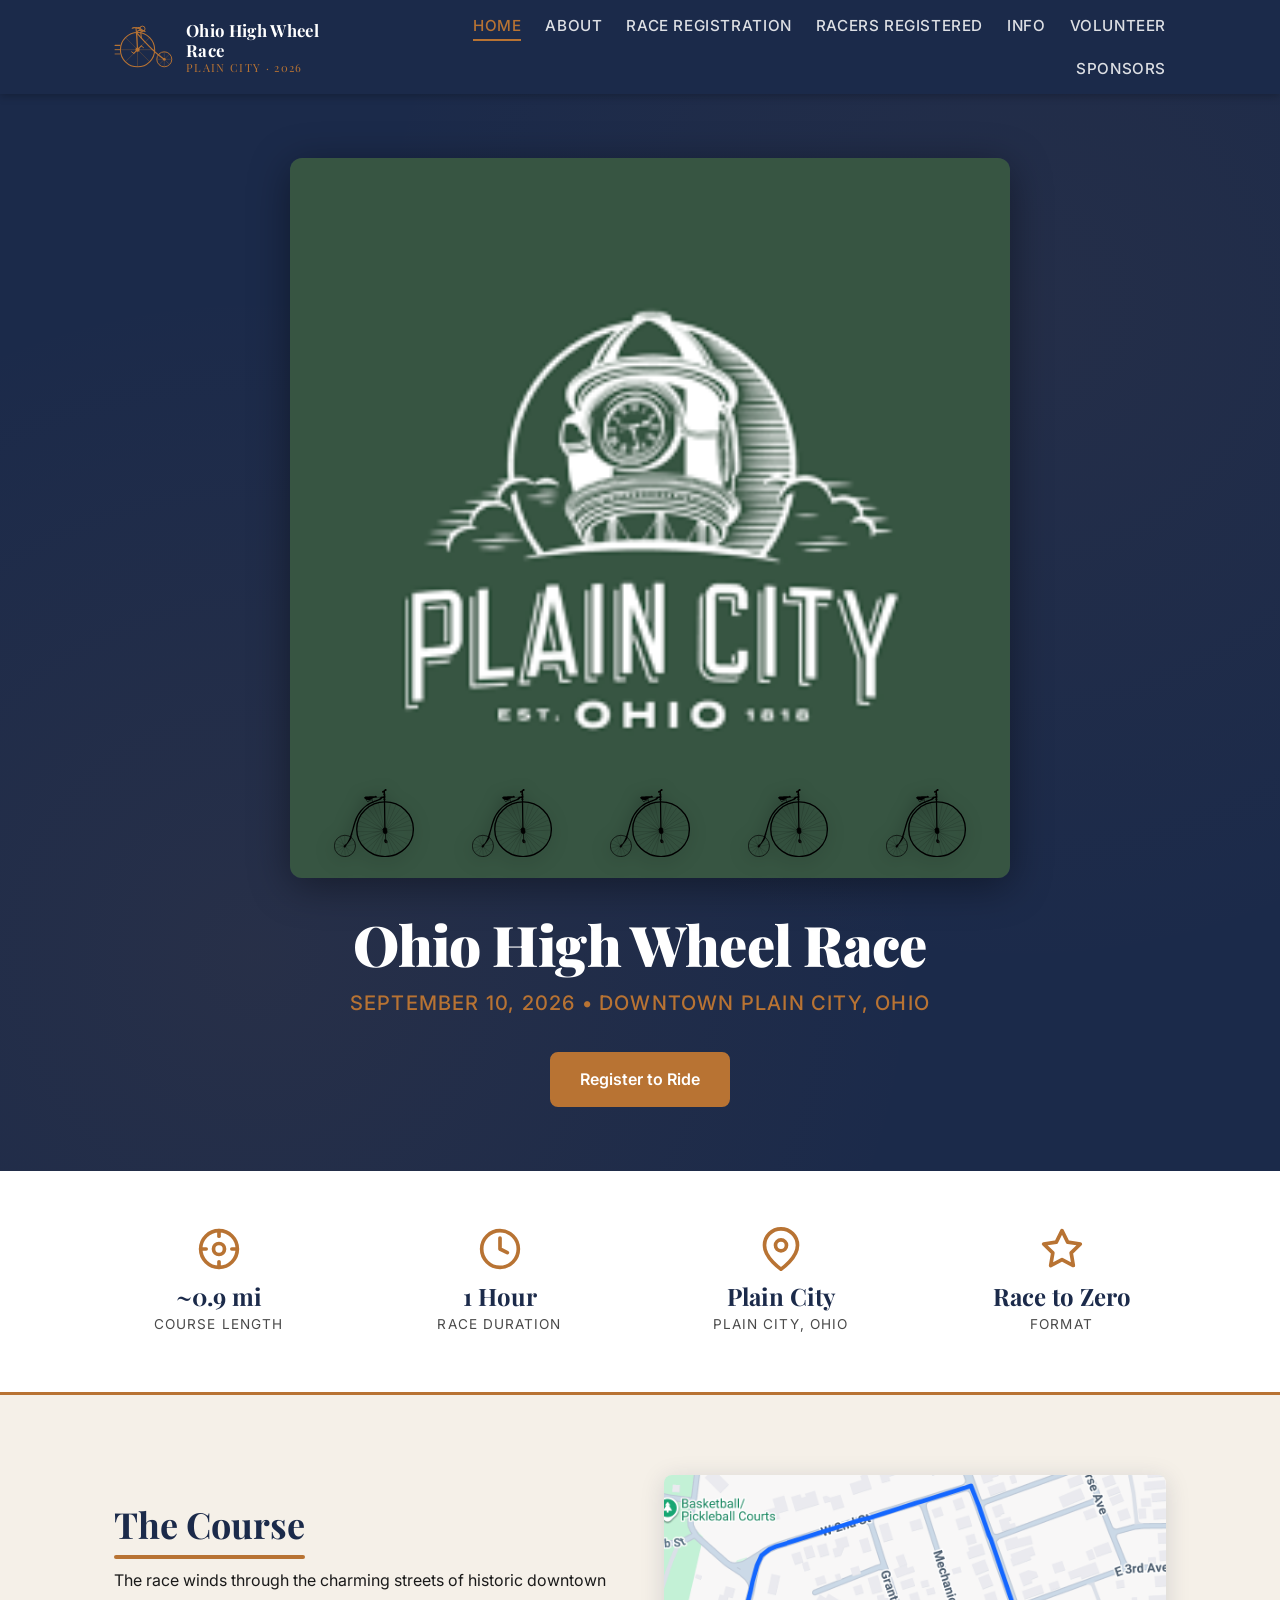
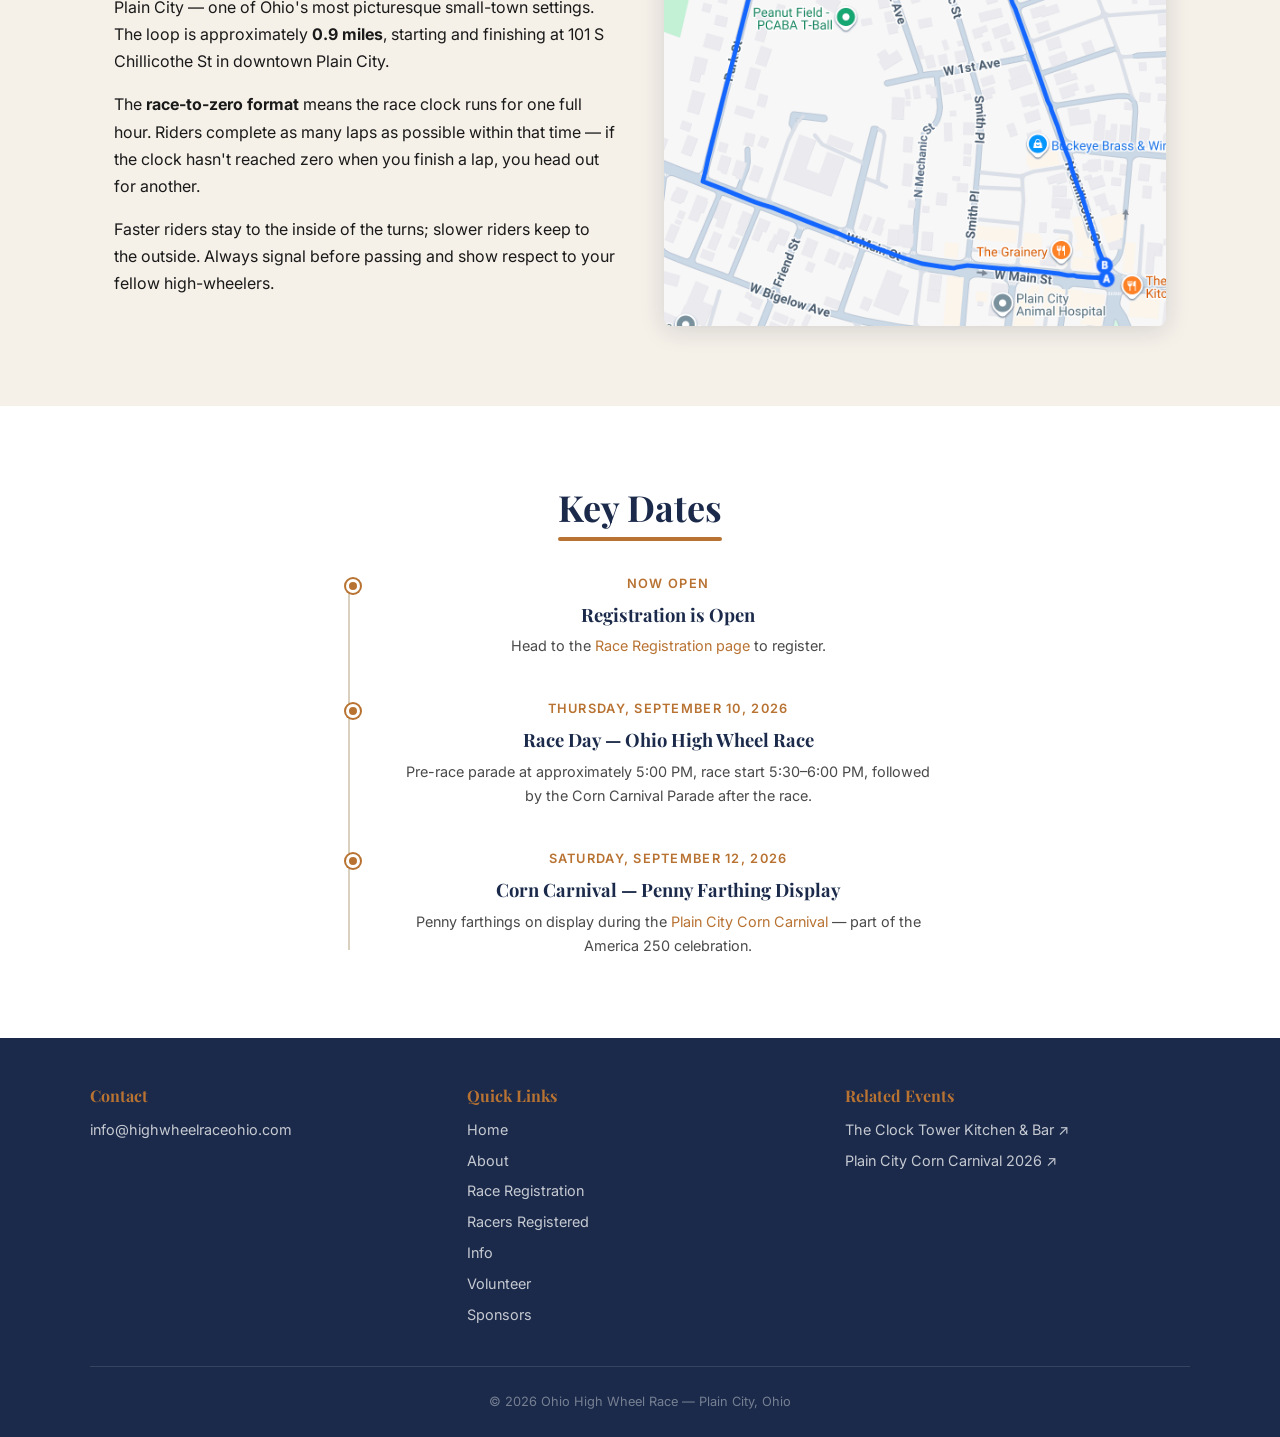
==== commit ffe9385f: "Update remaining link text to match new nav labels - Footer: 'Racer Registration' → 'Race Registrati" ====
--- a/index.html
+++ b/index.html
@@ -194,7 +194,7 @@
             <div class="timeline-dot"></div>
             <div class="timeline-date">Now Open</div>
             <div class="timeline-title">Registration is Open</div>
-            <p class="timeline-desc">Head to the <a href="racerregistration.html">Registration page</a> to register.</p>
+            <p class="timeline-desc">Head to the <a href="racerregistration.html">Race Registration page</a> to register.</p>
           </div>
 
           <div class="timeline-item">
--- a/css/style.css
+++ b/css/style.css
@@ -164,8 +164,10 @@
 }
 .nav-links {
   display: flex;
-  gap: 2rem;
-  align-items: center;
+  gap: 1rem 1.5rem;
+  align-items: center;
+  flex-wrap: wrap;
+  justify-content: flex-end;
 }
 .nav-links a {
   color: rgba(255,255,255,0.85);
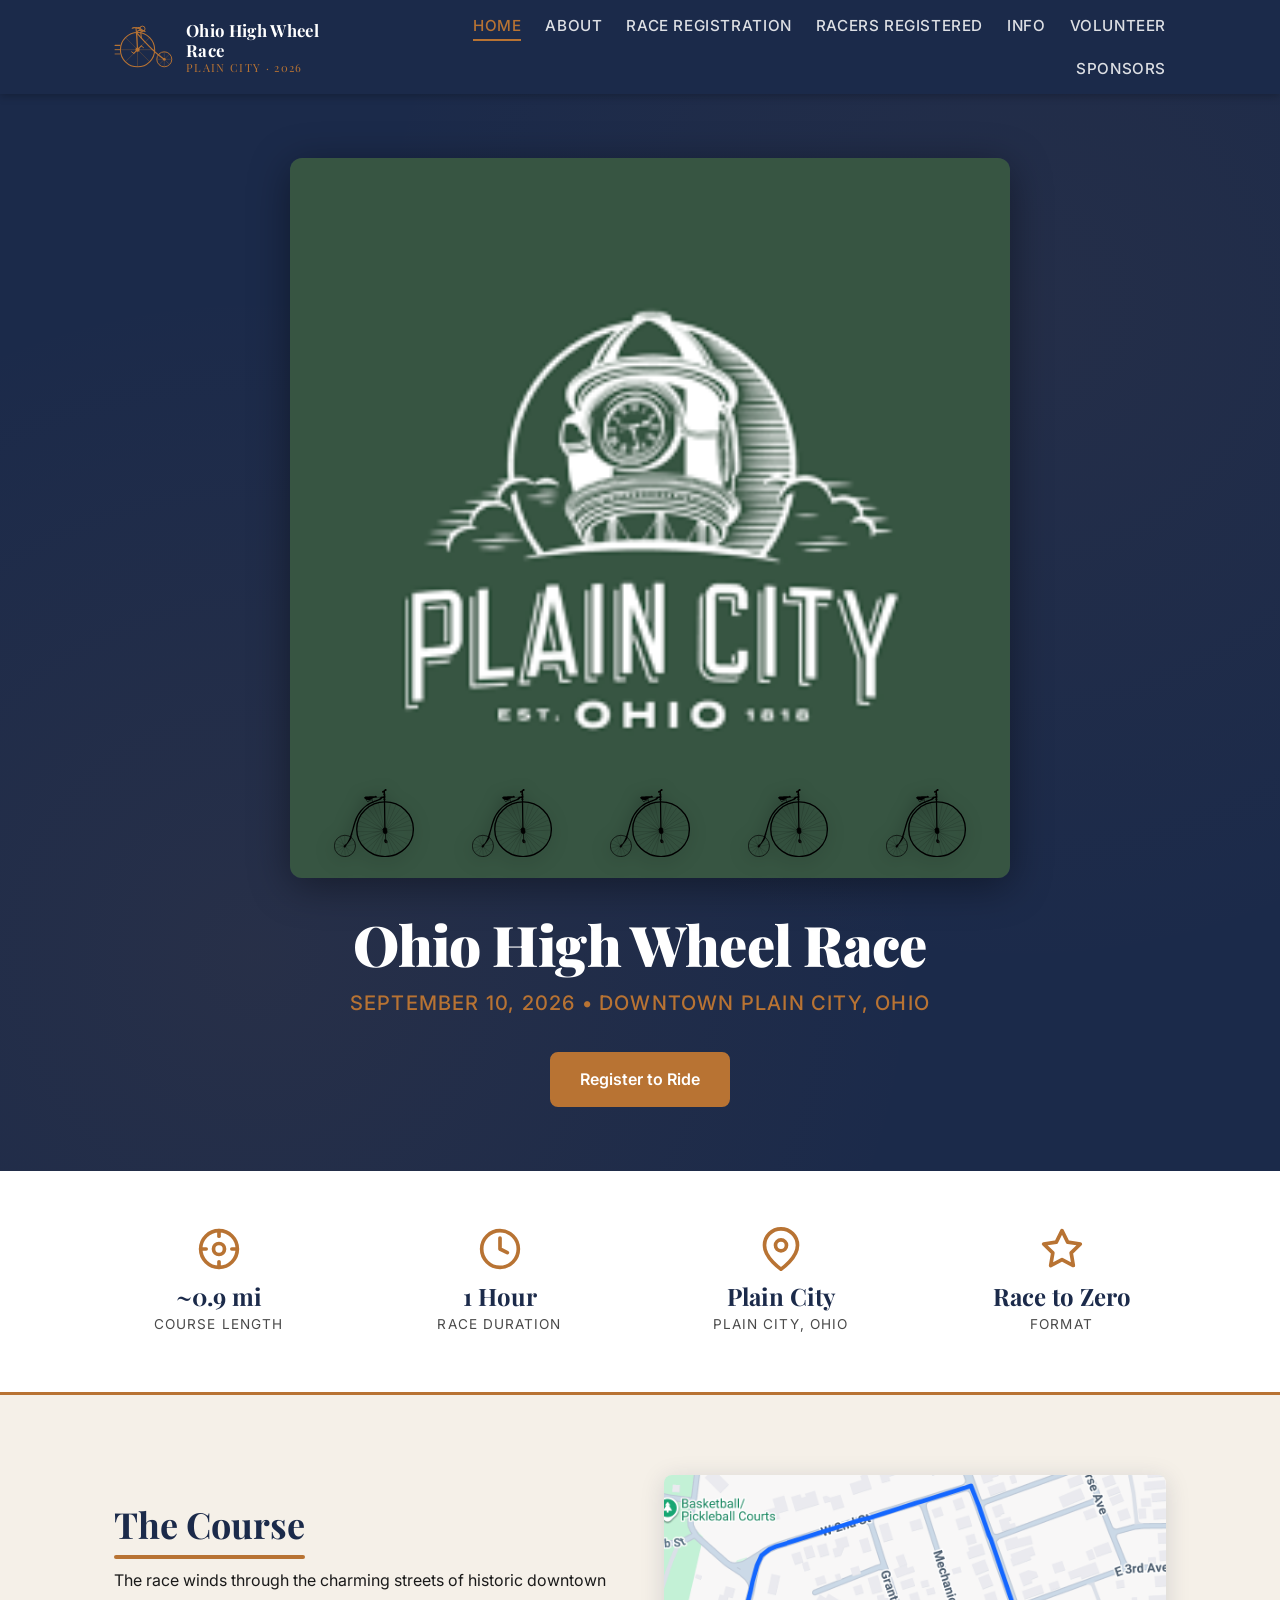
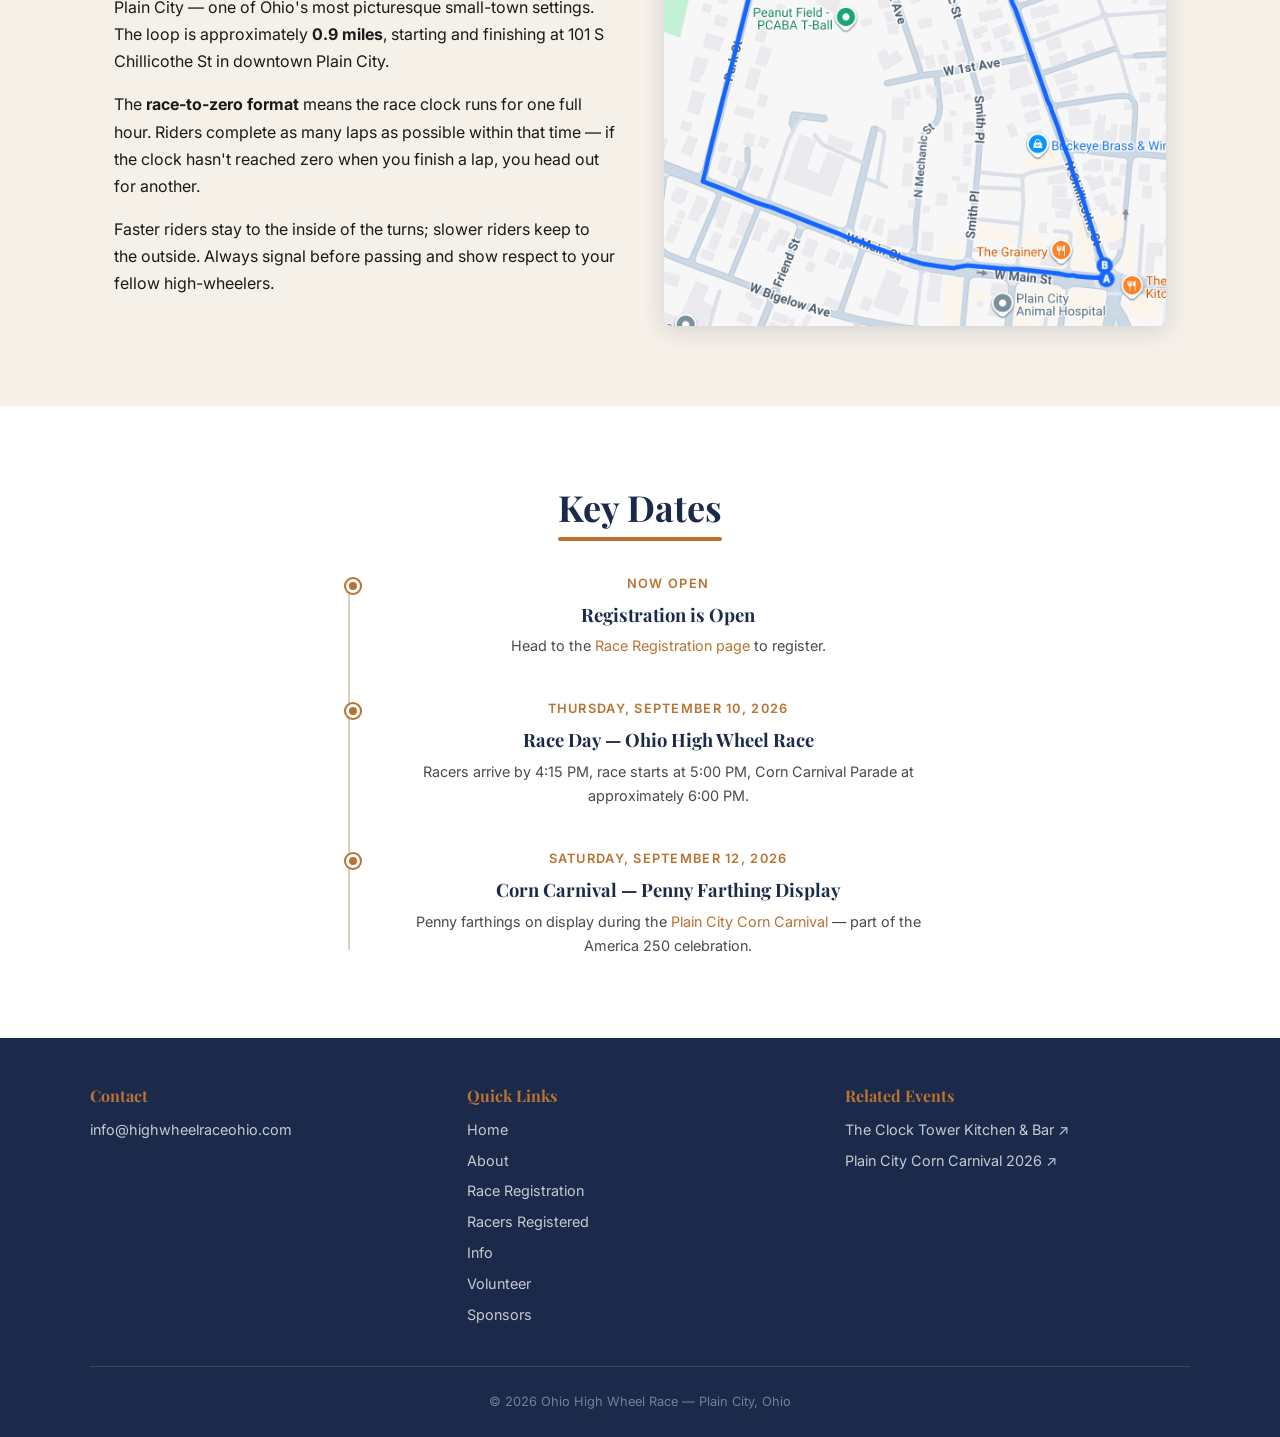
==== commit df1e6186: "Update race timing: 5pm start, 4:15pm racer arrival, ~6pm parade Co-Authored-By: Claude Sonnet 4.6 <" ====
--- a/index.html
+++ b/index.html
@@ -9,9 +9,17 @@
   <!-- Open Graph -->
   <meta property="og:title"       content="Ohio High Wheel Race 2026">
   <meta property="og:description" content="One hour. ~0.9 miles. Race to zero. Penny farthing racing returns to Plain City, Ohio — September 10, 2026.">
-  <meta property="og:image"       content="images/og-image.png">
+  <meta property="og:image"       content="https://highwheelraceohio.com/images/og-image.png">
+  <meta property="og:image:width"  content="1080">
+  <meta property="og:image:height" content="1080">
   <meta property="og:url"         content="https://highwheelraceohio.com/">
   <meta property="og:type"        content="website">
+
+  <!-- Twitter Card -->
+  <meta name="twitter:card"        content="summary_large_image">
+  <meta name="twitter:title"       content="Ohio High Wheel Race 2026">
+  <meta name="twitter:description" content="One hour. ~0.9 miles. Race to zero. Penny farthing racing returns to Plain City, Ohio — September 10, 2026.">
+  <meta name="twitter:image"       content="https://highwheelraceohio.com/images/og-image.png">
 
   <!-- Favicon placeholder -->
   <link rel="icon" href="images/favicon.svg" type="image/svg+xml">
@@ -201,7 +209,7 @@
             <div class="timeline-dot"></div>
             <div class="timeline-date">Thursday, September 10, 2026</div>
             <div class="timeline-title">Race Day &mdash; Ohio High Wheel Race</div>
-            <p class="timeline-desc">Pre-race parade at approximately 5:00 PM, race start 5:30–6:00 PM, followed by the Corn Carnival Parade after the race.</p>
+            <p class="timeline-desc">Racers arrive by 4:15 PM, race starts at 5:00 PM, Corn Carnival Parade at approximately 6:00 PM.</p>
           </div>
 
           <div class="timeline-item">
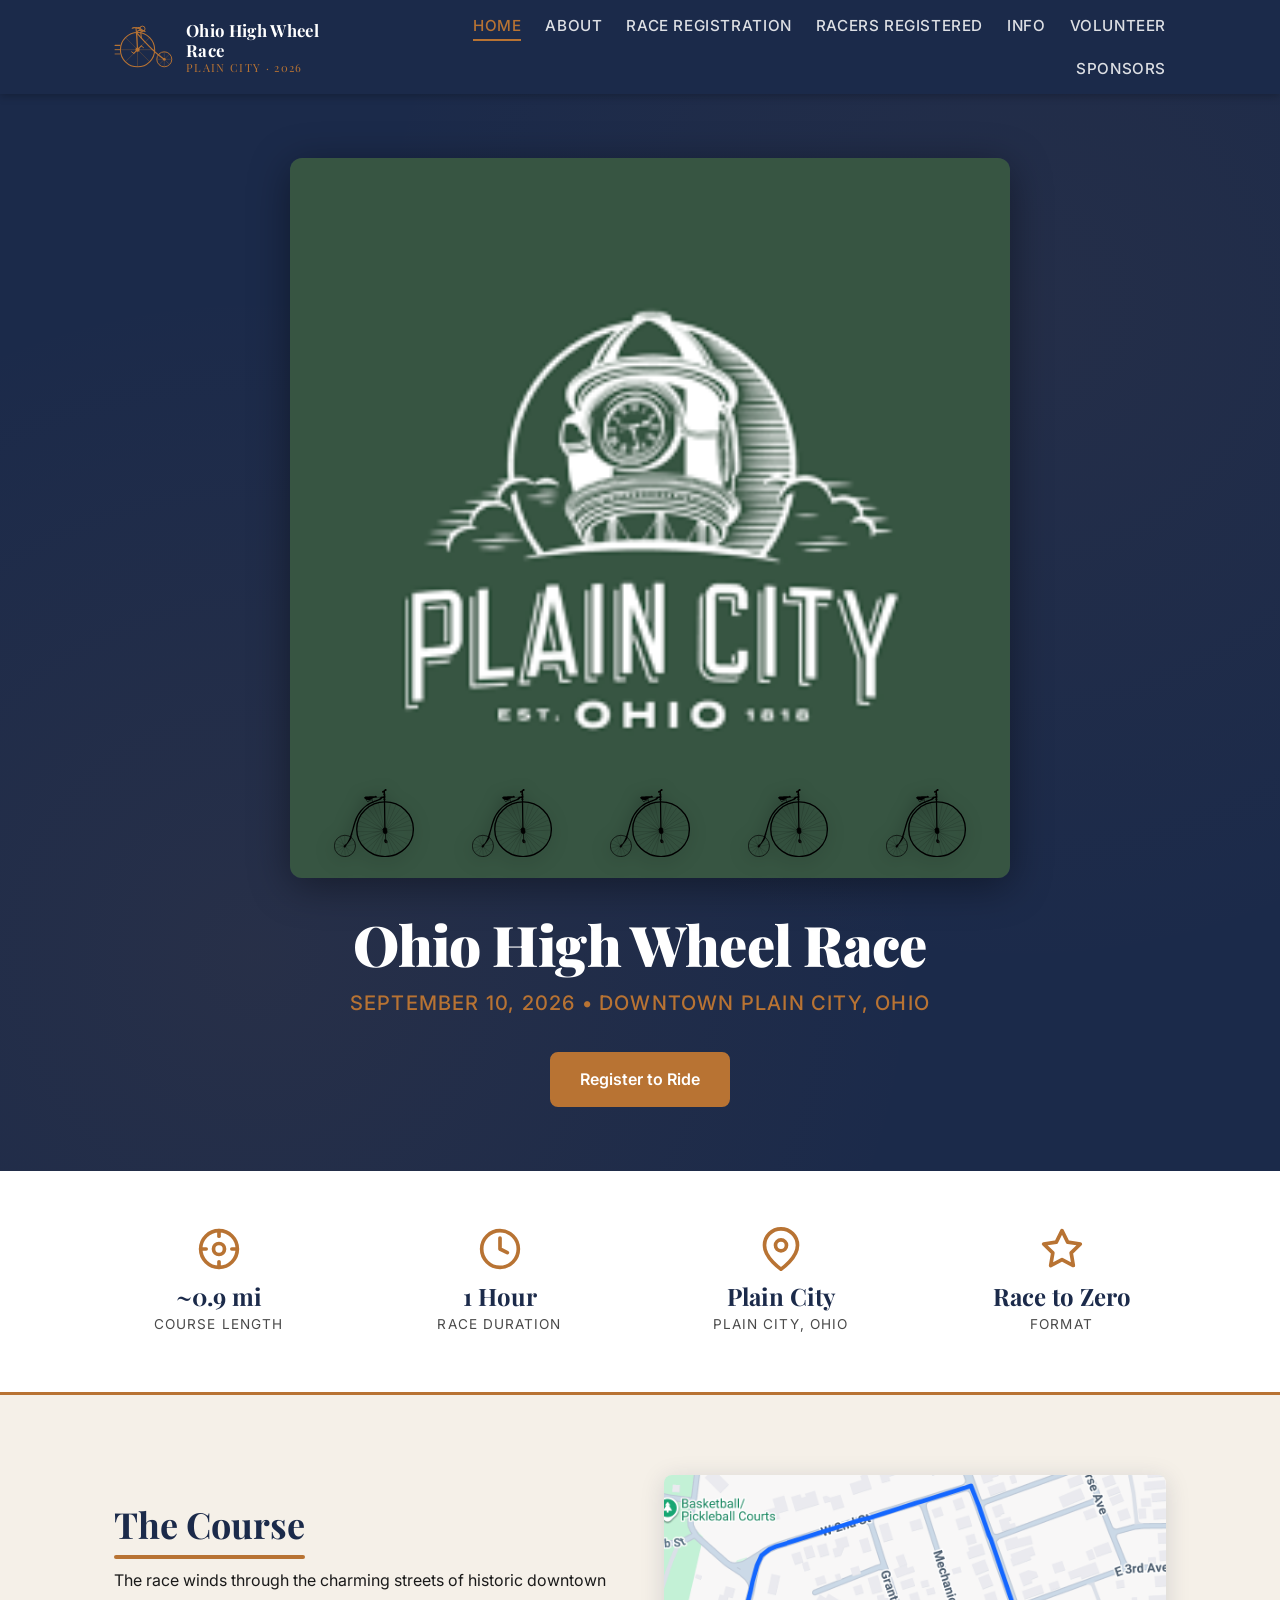
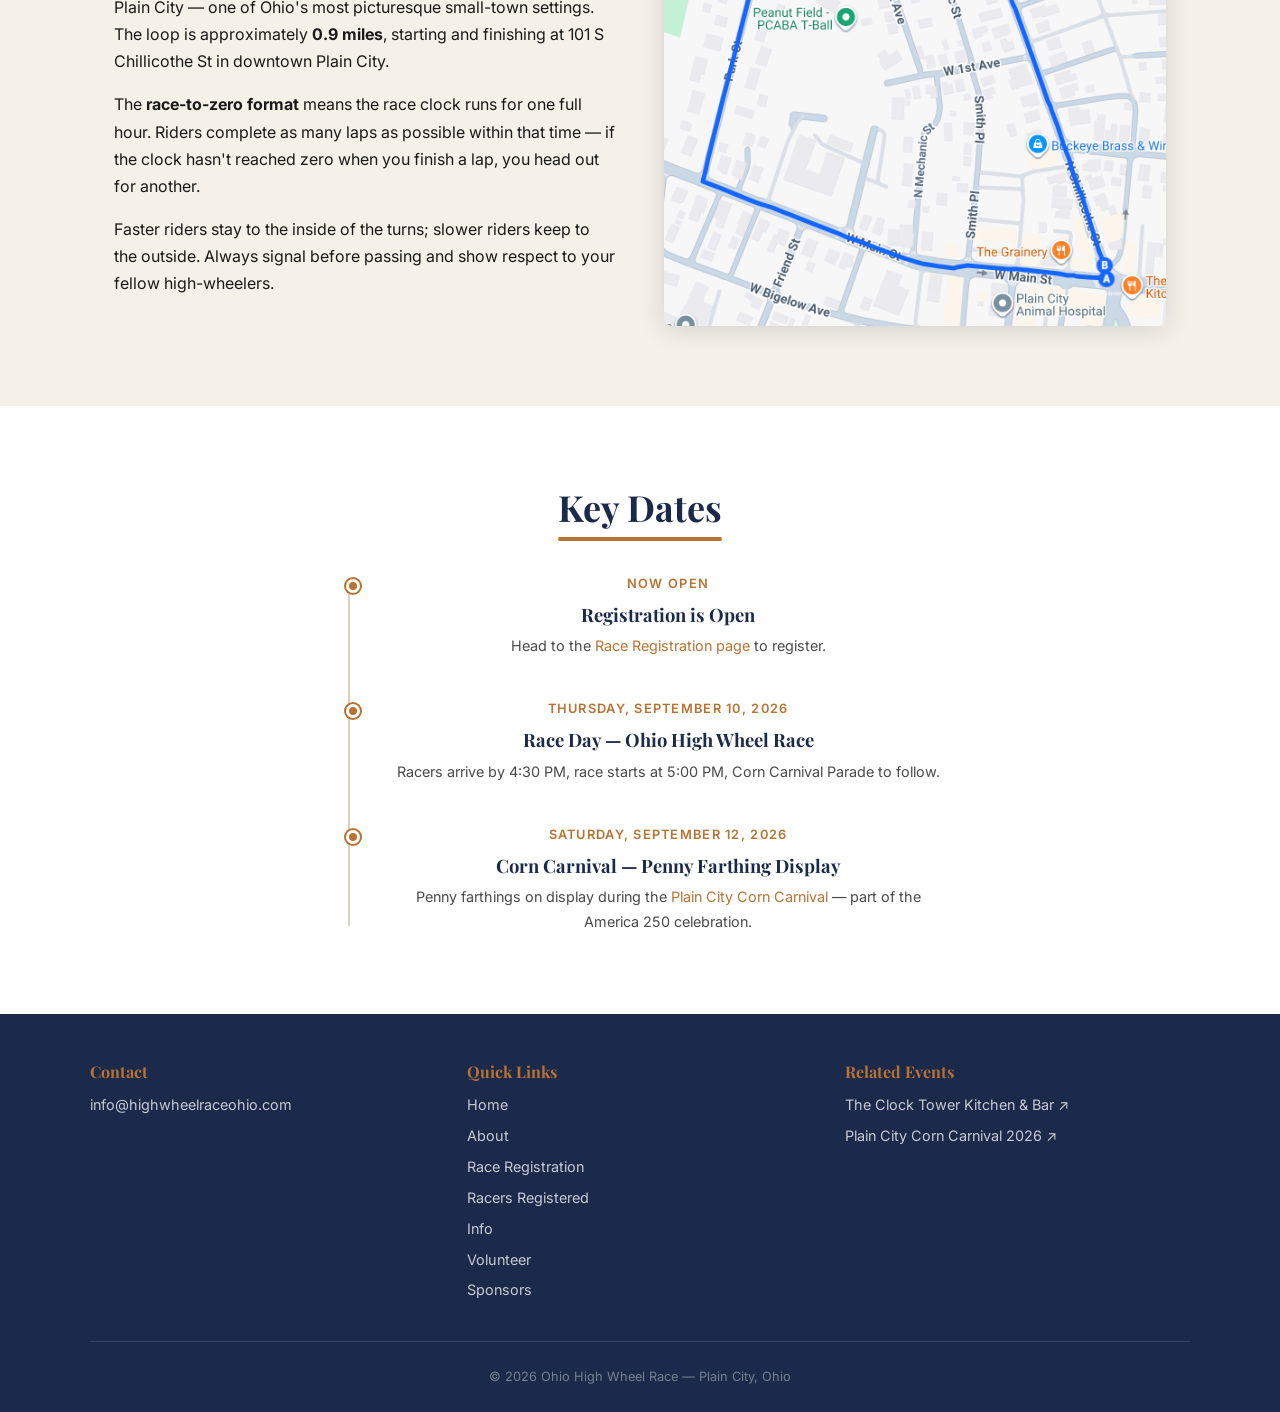
==== commit 322ce513: "Fix race day schedule: check-in 3:30-4:30, safety briefing 4:30-4:45, parade 4:45, race 5-6 PM" ====
--- a/index.html
+++ b/index.html
@@ -209,7 +209,7 @@
             <div class="timeline-dot"></div>
             <div class="timeline-date">Thursday, September 10, 2026</div>
             <div class="timeline-title">Race Day &mdash; Ohio High Wheel Race</div>
-            <p class="timeline-desc">Racers arrive by 4:15 PM, race starts at 5:00 PM, Corn Carnival Parade at approximately 6:00 PM.</p>
+            <p class="timeline-desc">Racers arrive by 4:30 PM, race starts at 5:00 PM, Corn Carnival Parade to follow.</p>
           </div>
 
           <div class="timeline-item">
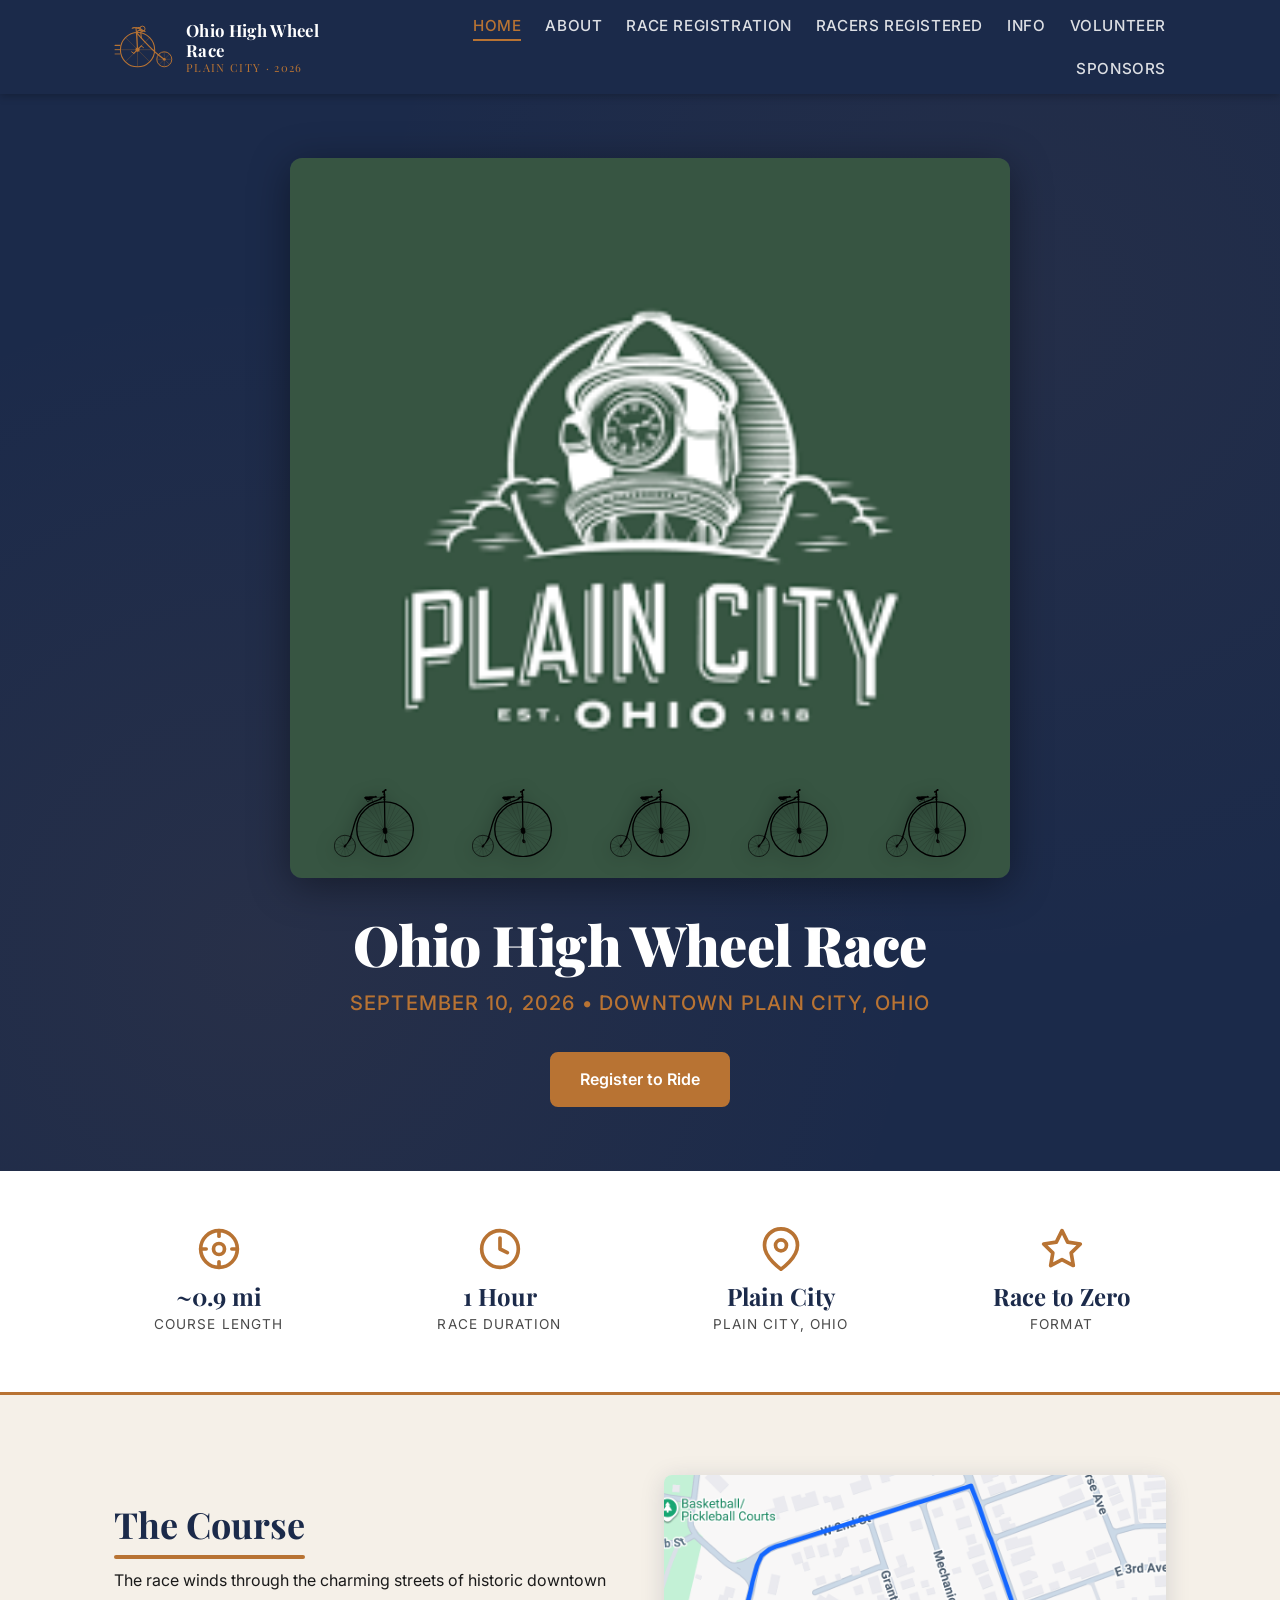
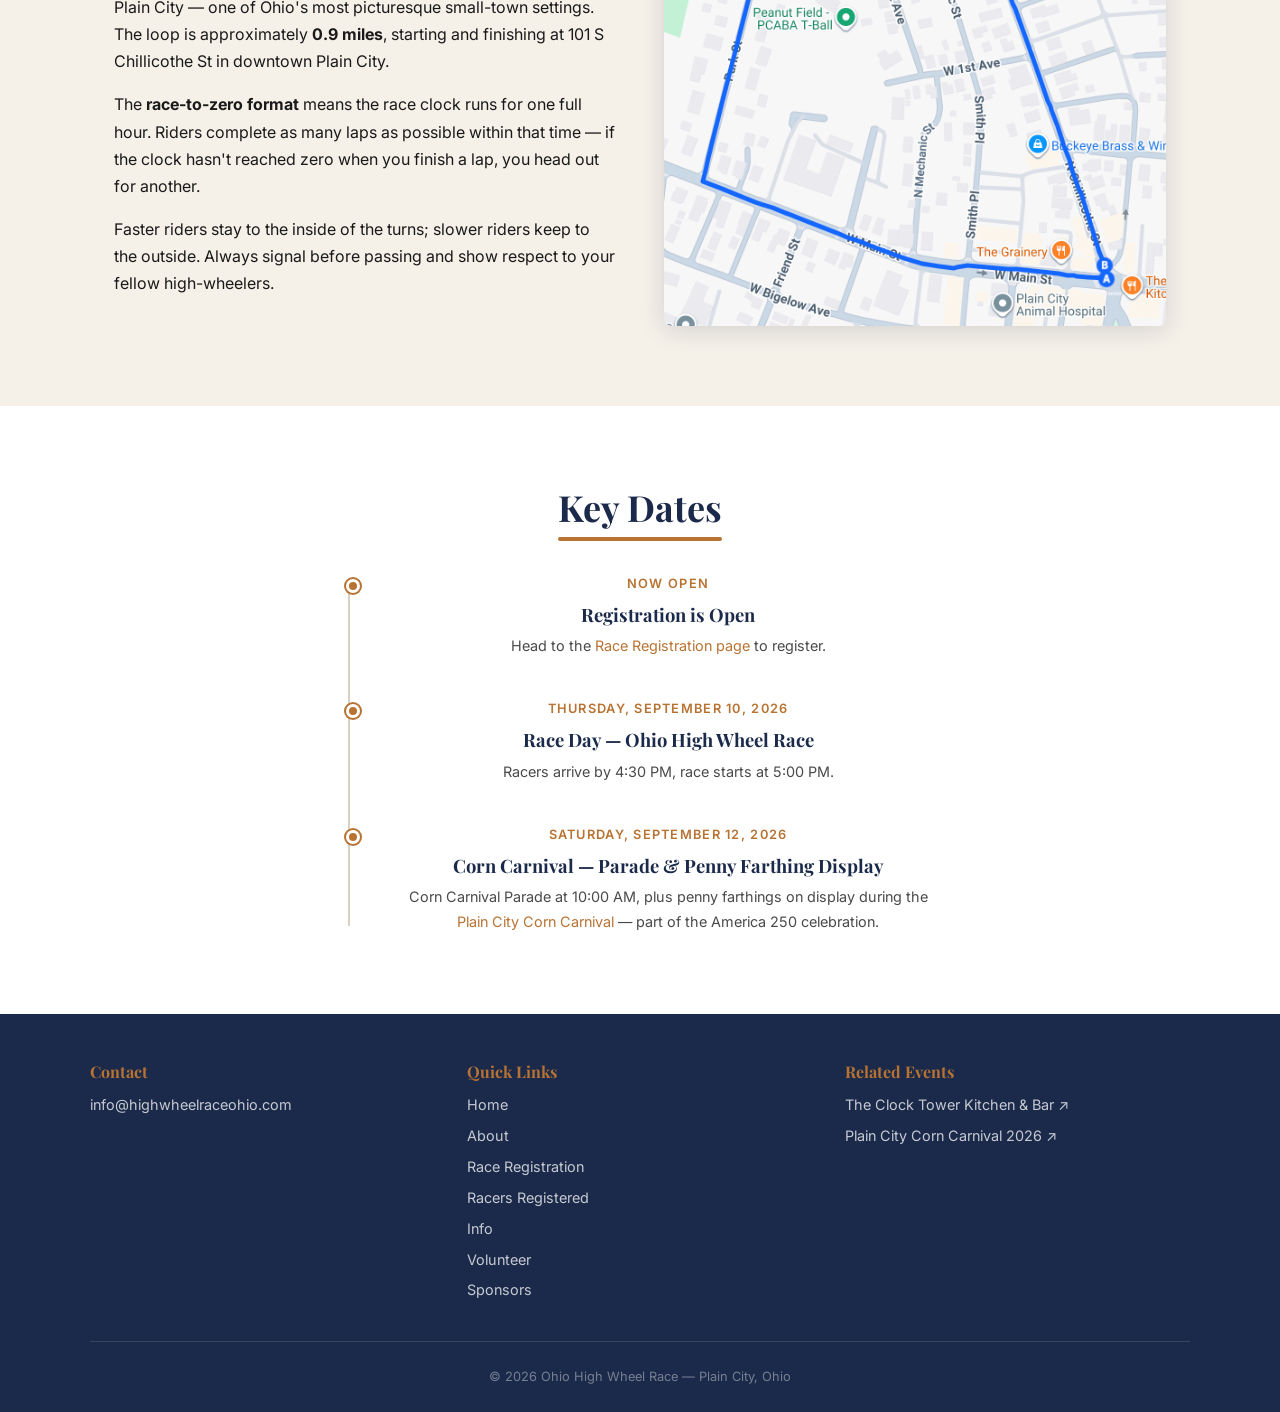
==== commit 41138bb4: "Move Corn Carnival Parade to Saturday 10 AM, no longer tied to race day Co-Authored-By: Claude Sonne" ====
--- a/index.html
+++ b/index.html
@@ -209,14 +209,14 @@
             <div class="timeline-dot"></div>
             <div class="timeline-date">Thursday, September 10, 2026</div>
             <div class="timeline-title">Race Day &mdash; Ohio High Wheel Race</div>
-            <p class="timeline-desc">Racers arrive by 4:30 PM, race starts at 5:00 PM, Corn Carnival Parade to follow.</p>
+            <p class="timeline-desc">Racers arrive by 4:30 PM, race starts at 5:00 PM.</p>
           </div>
 
           <div class="timeline-item">
             <div class="timeline-dot"></div>
             <div class="timeline-date">Saturday, September 12, 2026</div>
-            <div class="timeline-title">Corn Carnival &mdash; Penny Farthing Display</div>
-            <p class="timeline-desc">Penny farthings on display during the <a href="https://www.plaincityohio.gov/residents/corncarnival2026.php" target="_blank" rel="noopener noreferrer">Plain City Corn Carnival</a> — part of the America 250 celebration.</p>
+            <div class="timeline-title">Corn Carnival &mdash; Parade &amp; Penny Farthing Display</div>
+            <p class="timeline-desc">Corn Carnival Parade at 10:00 AM, plus penny farthings on display during the <a href="https://www.plaincityohio.gov/residents/corncarnival2026.php" target="_blank" rel="noopener noreferrer">Plain City Corn Carnival</a> — part of the America 250 celebration.</p>
           </div>
 
         </div>
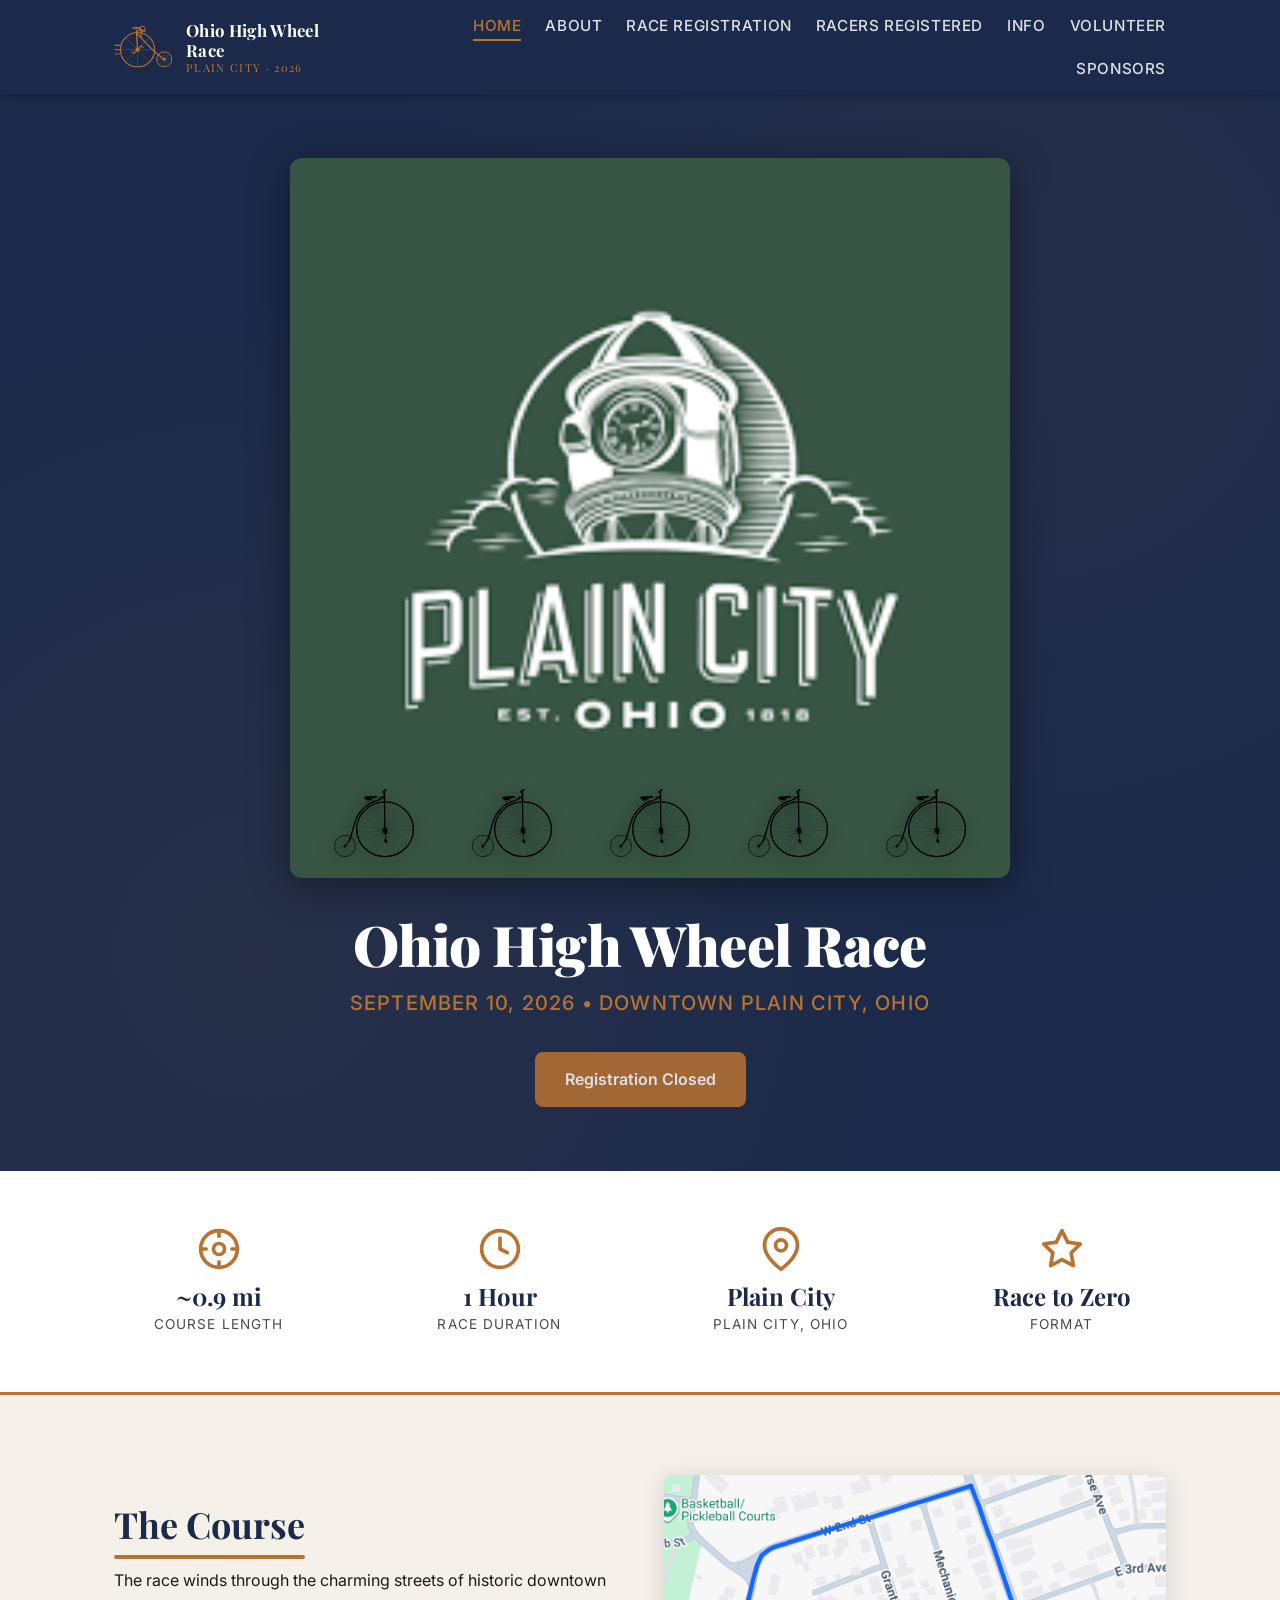
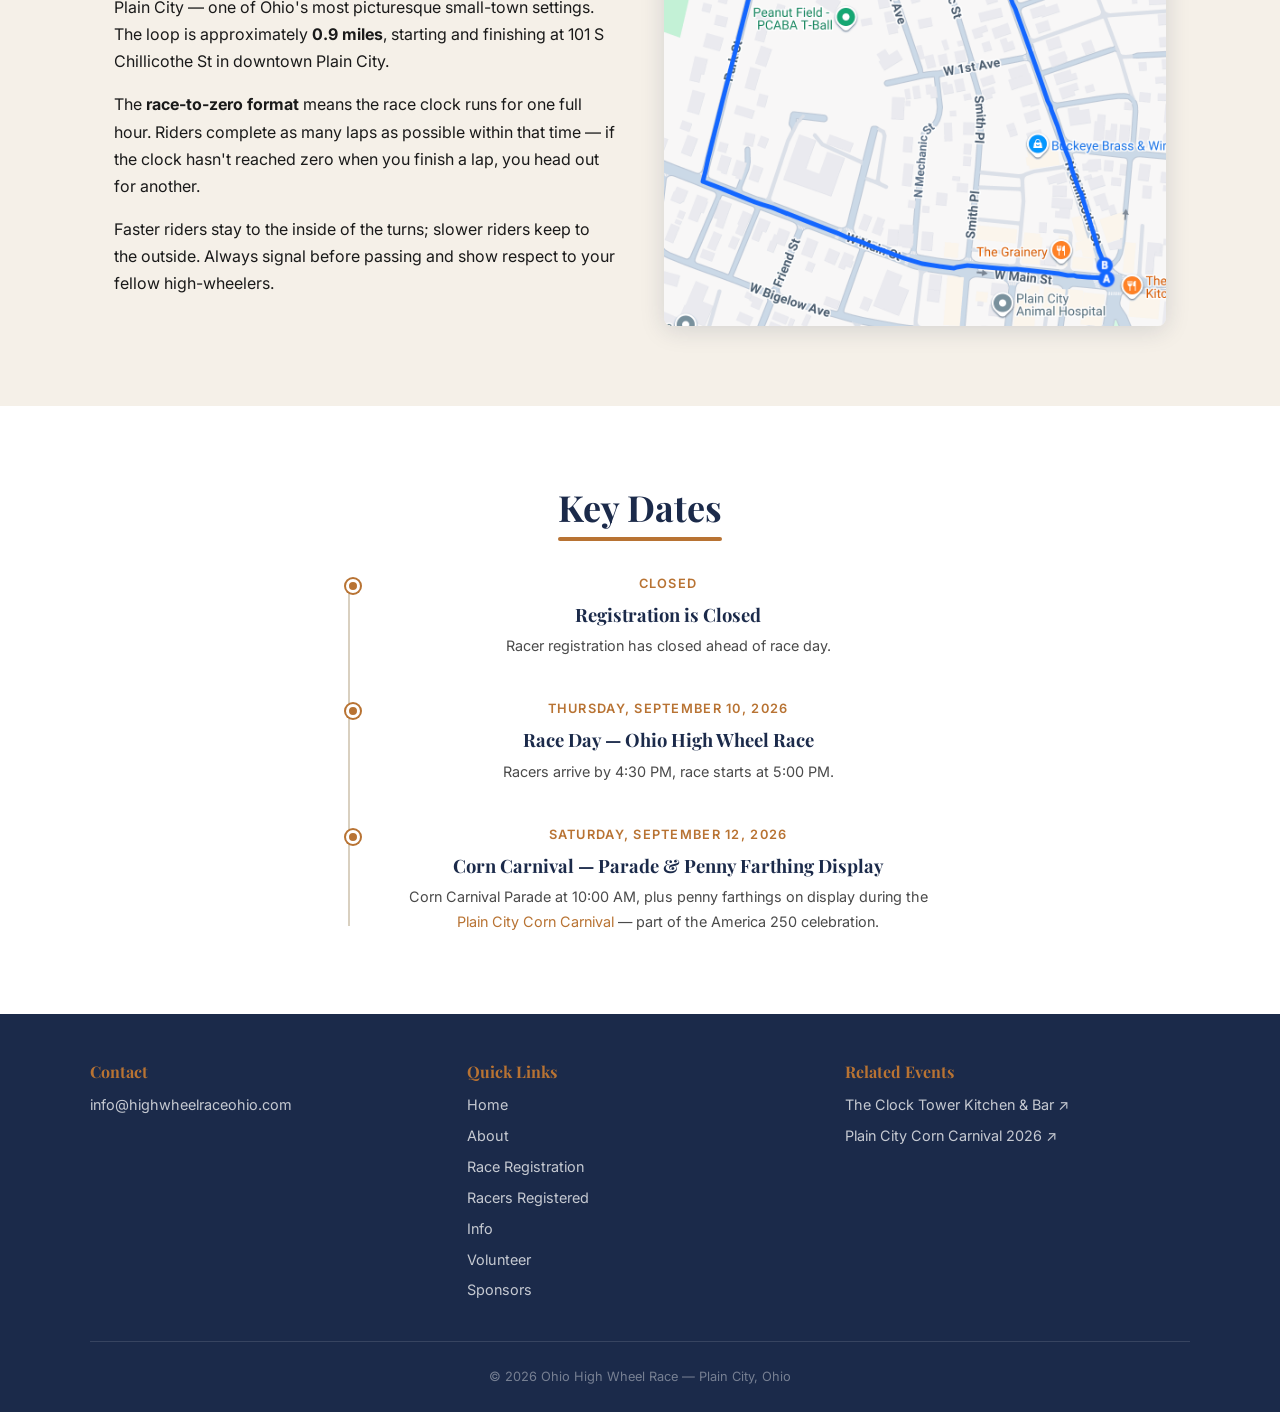
==== commit 26e4d56b: "Close racer registration: remove Register buttons, close registration form" ====
--- a/index.html
+++ b/index.html
@@ -118,7 +118,7 @@
         <h1>Ohio High Wheel Race</h1>
         <p class="hero-sub">September 10, 2026 &bull; Downtown Plain City, Ohio</p>
         <div class="hero-btns">
-          <a href="racerregistration.html" class="btn btn-primary">Register to Ride</a>
+          <span class="btn btn-primary" style="pointer-events:none;opacity:0.85;">Registration Closed</span>
         </div>
       </div>
     </section>
@@ -200,9 +200,9 @@
 
           <div class="timeline-item">
             <div class="timeline-dot"></div>
-            <div class="timeline-date">Now Open</div>
-            <div class="timeline-title">Registration is Open</div>
-            <p class="timeline-desc">Head to the <a href="racerregistration.html">Race Registration page</a> to register.</p>
+            <div class="timeline-date">Closed</div>
+            <div class="timeline-title">Registration is Closed</div>
+            <p class="timeline-desc">Racer registration has closed ahead of race day.</p>
           </div>
 
           <div class="timeline-item">
